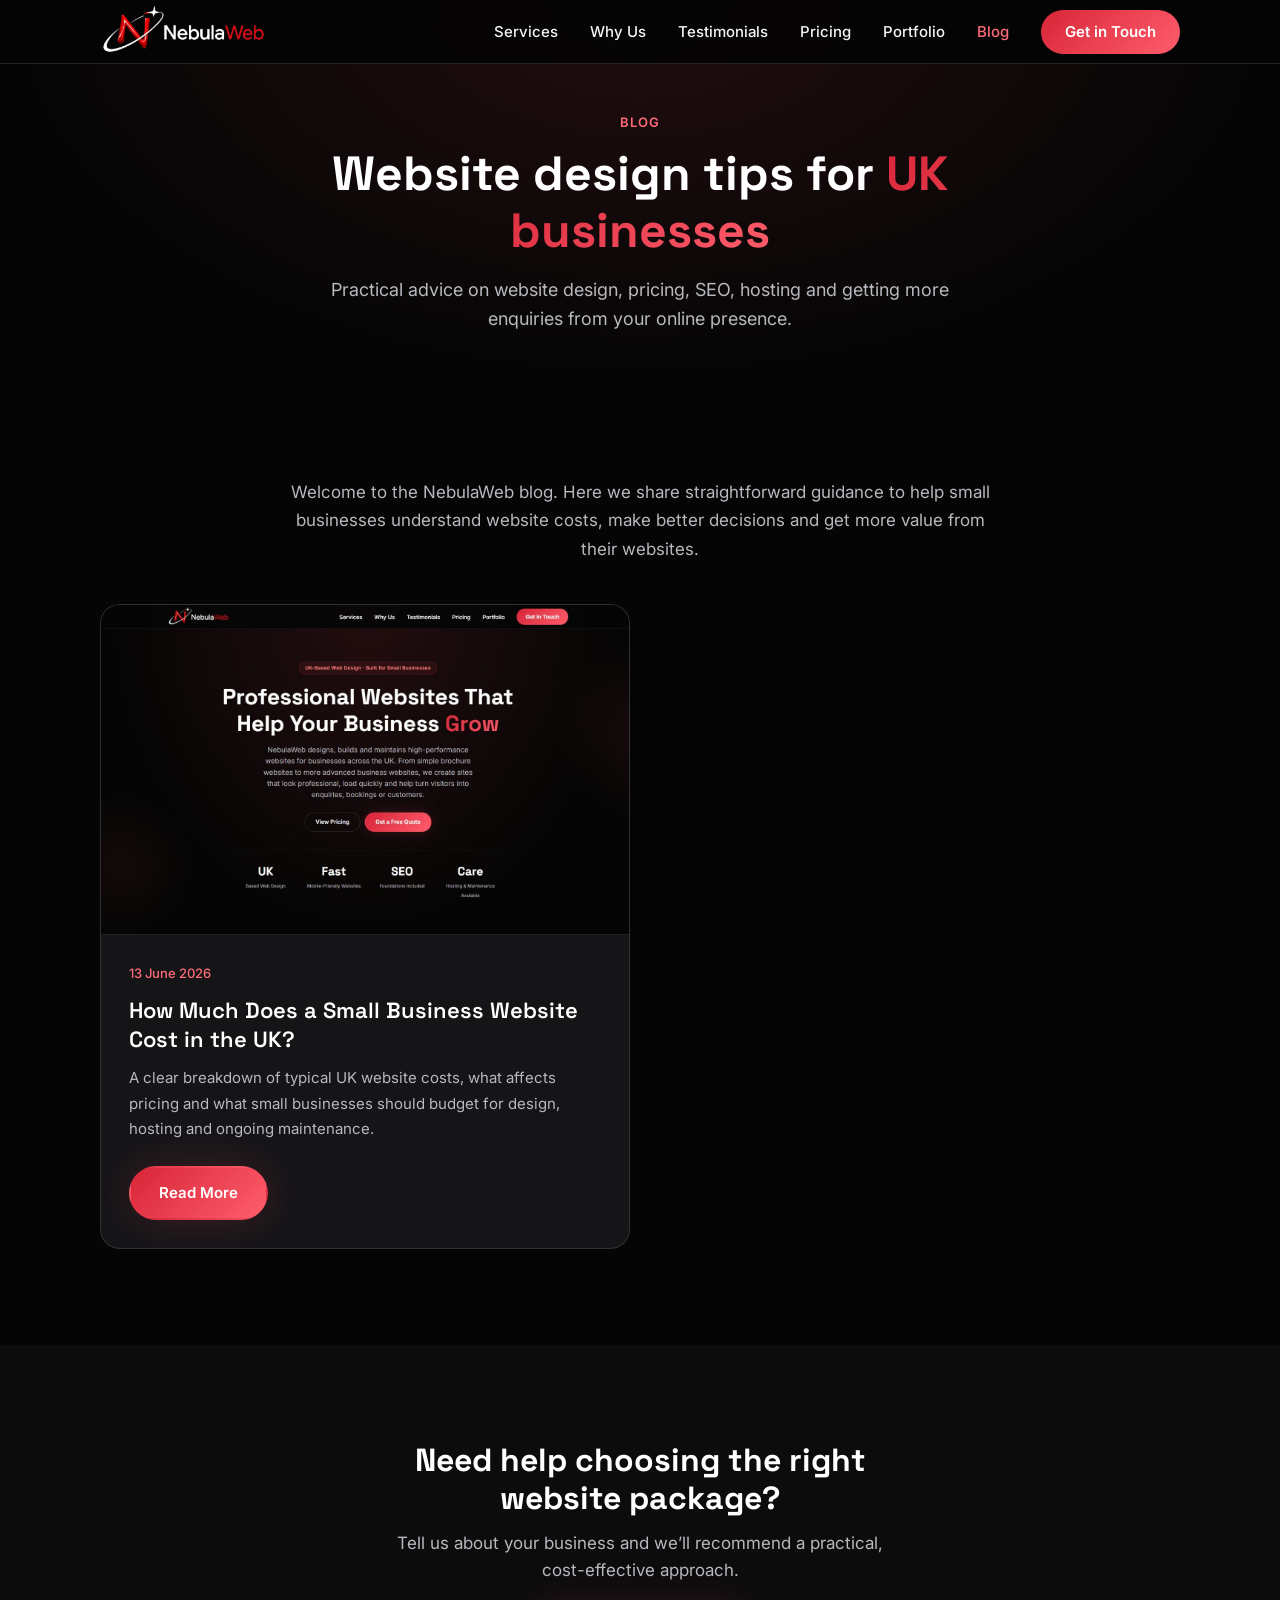
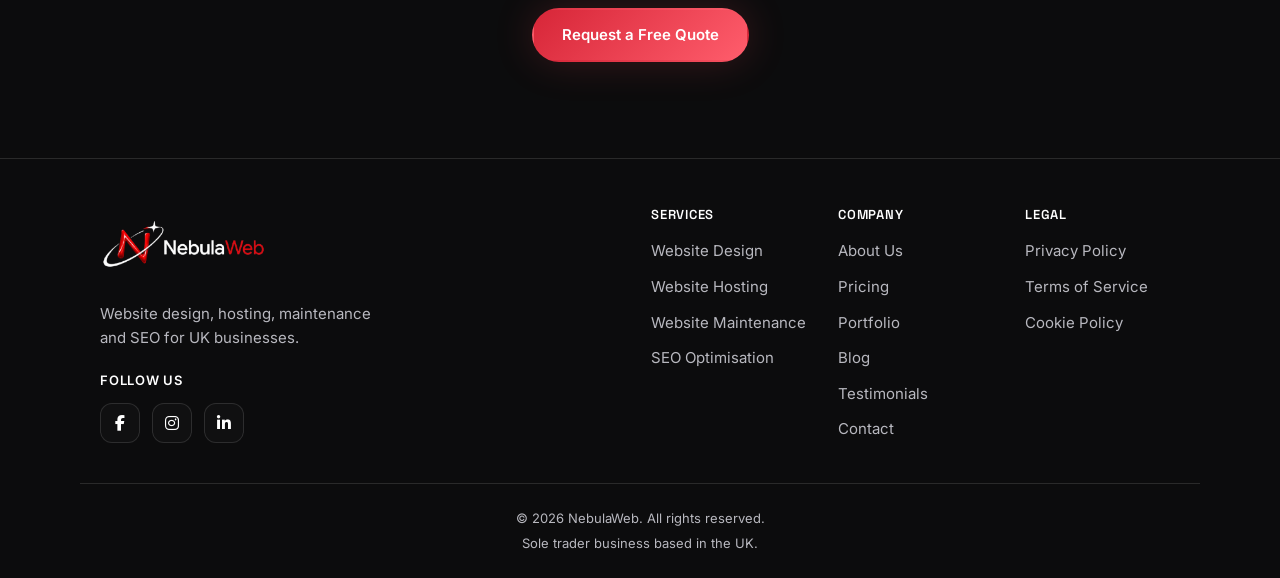
==== blog.html @ 162fa316 "Add Blog Page" ====
<!DOCTYPE html>
<html lang="en-GB">
<head>
  <meta charset="UTF-8">
  <meta name="viewport" content="width=device-width, initial-scale=1.0">
  <meta name="description" content="Read practical website design advice from NebulaWeb. Tips on pricing, SEO, hosting and getting more from your small business website in the UK.">
  <title>Blog | NebulaWeb Website Design Tips &amp; News</title>
  <link rel="canonical" href="https://nebulaweb.co.uk/blog.html">
  <meta property="og:type" content="website">
  <meta property="og:site_name" content="NebulaWeb">
  <meta property="og:title" content="Blog | NebulaWeb Website Design Tips &amp; News">
  <meta property="og:description" content="Read practical website design advice from NebulaWeb. Tips on pricing, SEO, hosting and getting more from your small business website in the UK.">
  <meta property="og:url" content="https://nebulaweb.co.uk/blog.html">
  <meta property="og:image" content="https://nebulaweb.co.uk/images/favicon-512x512.png">
  <meta property="og:locale" content="en_GB">
  <meta name="twitter:card" content="summary">
  <meta name="twitter:title" content="Blog | NebulaWeb Website Design Tips &amp; News">
  <meta name="twitter:description" content="Read practical website design advice from NebulaWeb. Tips on pricing, SEO, hosting and getting more from your small business website in the UK.">
  <meta name="twitter:image" content="https://nebulaweb.co.uk/images/favicon-512x512.png">
  <link rel="icon" type="image/png" sizes="32x32" href="images/favicon-32x32.png">
  <link rel="icon" type="image/png" sizes="16x16" href="images/favicon-16x16.png">
  <link rel="icon" type="image/png" sizes="512x512" href="images/favicon-512x512.png">
  <link rel="icon" type="image/png" href="images/favicon.png">
  <link rel="preconnect" href="https://fonts.googleapis.com">
  <link rel="preconnect" href="https://fonts.gstatic.com" crossorigin>
  <link href="https://fonts.googleapis.com/css2?family=Inter:wght@400;500;600;700&family=Space+Grotesk:wght@500;600;700&display=swap" rel="stylesheet">
  <link rel="stylesheet" href="style.css">
  <link rel="stylesheet" href="https://cdnjs.cloudflare.com/ajax/libs/font-awesome/6.7.2/css/all.min.css" crossorigin="anonymous" referrerpolicy="no-referrer">

  <!-- Google tag (gtag.js) -->
  <script async src="https://www.googletagmanager.com/gtag/js?id=G-Z7PY0EXVFC"></script>
  <script>
    window.dataLayer = window.dataLayer || [];
    function gtag(){dataLayer.push(arguments);}
    gtag('js', new Date());

    gtag('config', 'G-Z7PY0EXVFC');
  </script>
  <meta name="google-site-verification" content="tG1JjbxoIbm_YB-1inh_eYr94Ke8U_bTeLJ-6Kw5o_8" />
</head>
<body>

  <!-- Navigation -->
  <header class="header" id="header">
    <nav class="nav container" aria-label="Main navigation">
      <a href="index.html" class="nav__logo">
        <img src="images/logo.png" alt="NebulaWeb" class="nav__logo-img" height="40">
      </a>

      <button class="nav__toggle" id="nav-toggle" aria-label="Open menu" aria-expanded="false" aria-controls="nav-menu">
        <span class="nav__toggle-bar"></span>
        <span class="nav__toggle-bar"></span>
        <span class="nav__toggle-bar"></span>
      </button>

      <ul class="nav__menu" id="nav-menu">
        <li><a href="index.html#services" class="nav__link">Services</a></li>
        <li><a href="index.html#why-us" class="nav__link">Why Us</a></li>
        <li><a href="index.html#testimonials" class="nav__link">Testimonials</a></li>
        <li><a href="pricing.html" class="nav__link">Pricing</a></li>
        <li><a href="portfolio.html" class="nav__link">Portfolio</a></li>
        <li><a href="blog.html" class="nav__link nav__link--active">Blog</a></li>
        <li><a href="index.html#contact" class="nav__link nav__link--cta">Get in Touch</a></li>
      </ul>
    </nav>
  </header>

  <main>

    <section class="page-hero" id="blog-hero">
      <div class="page-hero__bg" aria-hidden="true"></div>
      <div class="container page-hero__content">
        <p class="section__eyebrow">Blog</p>
        <h1 class="page-hero__title">Website design tips for <span class="text-gradient">UK businesses</span></h1>
        <p class="page-hero__subtitle">Practical advice on website design, pricing, SEO, hosting and getting more enquiries from your online presence.</p>
      </div>
    </section>

    <section class="section blog-section" id="articles">
      <div class="container">
        <div class="blog-intro">
          <p>Welcome to the NebulaWeb blog. Here we share straightforward guidance to help small businesses understand website costs, make better decisions and get more value from their websites.</p>
        </div>

        <div class="blog-grid">

          <article class="blog-card">
            <div class="blog-card__image">
              <a href="blog/how-much-does-a-small-business-website-cost-in-the-uk.html">
                <img
                  src="images/assets/portfolio/nebulaweb-homepage.jpg"
                  alt="Small business website design example on a laptop screen"
                  width="1424"
                  height="4998"
                  loading="lazy"
                  decoding="async"
                >
              </a>
            </div>
            <div class="blog-card__body">
              <time class="blog-card__date" datetime="2026-06-13">13 June 2026</time>
              <h2 class="blog-card__title">
                <a href="blog/how-much-does-a-small-business-website-cost-in-the-uk.html">How Much Does a Small Business Website Cost in the UK?</a>
              </h2>
              <p class="blog-card__excerpt">A clear breakdown of typical UK website costs, what affects pricing and what small businesses should budget for design, hosting and ongoing maintenance.</p>
              <a href="blog/how-much-does-a-small-business-website-cost-in-the-uk.html" class="btn btn--primary">Read More</a>
            </div>
          </article>

        </div>
      </div>
    </section>

    <section class="section pricing-cta" id="blog-cta">
      <div class="container pricing-cta__inner">
        <h2 class="pricing-cta__title">Need help choosing the right website package?</h2>
        <p class="pricing-cta__text">Tell us about your business and we&rsquo;ll recommend a practical, cost-effective approach.</p>
        <a href="index.html#contact" class="btn btn--primary">Request a Free Quote</a>
      </div>
    </section>

  </main>

  <!-- Footer -->
  <footer class="footer">
    <div class="container footer__inner">
      <div class="footer__brand">
        <a href="index.html" class="footer__logo">
          <img src="images/logo.png" alt="NebulaWeb" class="footer__logo-img">
        </a>
        <p class="footer__tagline">Website design, hosting, maintenance and SEO for UK businesses.</p>

        <div class="social-links social-links--footer">
          <p class="social-links__label">Follow Us</p>
          <ul class="social-links__list">
            <li>
              <a href="https://www.facebook.com/NebulaWeb" class="social-links__link" target="_blank" rel="noopener noreferrer" aria-label="Follow NebulaWeb on Facebook">
                <i class="fa-brands fa-facebook-f" aria-hidden="true"></i>
              </a>
            </li>
            <li>
              <a href="https://www.instagram.com/nebulawebuk/" class="social-links__link" target="_blank" rel="noopener noreferrer" aria-label="Follow NebulaWeb on Instagram">
                <i class="fa-brands fa-instagram" aria-hidden="true"></i>
              </a>
            </li>
            <li>
              <a href="https://www.linkedin.com/company/nebulawebuk/" class="social-links__link" target="_blank" rel="noopener noreferrer" aria-label="Follow NebulaWeb on LinkedIn">
                <i class="fa-brands fa-linkedin-in" aria-hidden="true"></i>
              </a>
            </li>
          </ul>
        </div>
      </div>

      <nav class="footer__nav" aria-label="Footer navigation">
        <div class="footer__col">
          <h3>Services</h3>
          <ul>
            <li><a href="index.html#services">Website Design</a></li>
            <li><a href="index.html#services">Website Hosting</a></li>
            <li><a href="index.html#services">Website Maintenance</a></li>
            <li><a href="index.html#services">SEO Optimisation</a></li>
          </ul>
        </div>
        <div class="footer__col">
          <h3>Company</h3>
          <ul>
            <li><a href="index.html#why-us">About Us</a></li>
            <li><a href="pricing.html">Pricing</a></li>
            <li><a href="portfolio.html">Portfolio</a></li>
            <li><a href="blog.html">Blog</a></li>
            <li><a href="index.html#testimonials">Testimonials</a></li>
            <li><a href="index.html#contact">Contact</a></li>
          </ul>
        </div>
        <div class="footer__col">
          <h3>Legal</h3>
          <ul>
            <li><a href="privacy-policy.html">Privacy Policy</a></li>
            <li><a href="terms-of-service.html">Terms of Service</a></li>
            <li><a href="cookie-policy.html">Cookie Policy</a></li>
          </ul>
        </div>
      </nav>
    </div>

    <div class="footer__bottom container">
      <p>&copy; 2026 NebulaWeb. All rights reserved.</p>
      <p>Sole trader business based in the UK.</p>
    </div>
  </footer>

  <script src="script.js"></script>
</body>
</html>
---- style.css ----
/* ============================================
   NebulaWeb — Mobile-First Stylesheet
   ============================================ */

/* --- Custom Properties --- */
:root {
  --color-bg:        #050505;
  --color-bg-alt:    #0c0c0d;
  --color-surface:   #151518;
  --color-surface-2: #1d1d22;
  --color-border:    rgba(255, 255, 255, 0.12);

  --color-text:      #f5f5f7;
  --color-text-muted:#b8b8bf;
  --color-heading:   #ffffff;

  --color-primary:   #d72638;
  --color-primary-l: #ff6b79;
  --color-accent:    #ff4d5a;
  --color-accent-l:  #ff8a8a;

  --gradient-brand:  linear-gradient(135deg, #d72638 0%, #ff5d6c 100%);
  --gradient-glow:   radial-gradient(ellipse at 50% 0%, rgba(255, 77, 90, 0.12) 0%, transparent 70%);

  --font-body:   'Inter', system-ui, -apple-system, sans-serif;
  --font-display:'Space Grotesk', system-ui, sans-serif;

  --radius-sm:  6px;
  --radius-md:  12px;
  --radius-lg:  20px;
  --radius-full:9999px;

  --shadow-sm:  0 1px 3px rgba(0, 0, 0, 0.35);
  --shadow-md:  0 4px 24px rgba(0, 0, 0, 0.45);
  --shadow-lg:  0 8px 40px rgba(0, 0, 0, 0.55);
  --shadow-glow:0 0 40px rgba(255, 77, 90, 0.18);

  --header-h:   64px;
  --transition: 0.25s ease;
  --container:  1120px;
}

/* --- Reset & Base --- */
*,
*::before,
*::after {
  box-sizing: border-box;
  margin: 0;
  padding: 0;
}

html {
  scroll-behavior: smooth;
  scroll-padding-top: var(--header-h);
}

body {
  font-family: var(--font-body);
  font-size: 1rem;
  line-height: 1.6;
  color: var(--color-text);
  background-color: var(--color-bg);
  -webkit-font-smoothing: antialiased;
  overflow-x: hidden;
}

img, svg {
  display: block;
  max-width: 100%;
}

a {
  color: var(--color-accent-l);
  text-decoration: none;
  transition: color var(--transition);
}

a:hover {
  color: var(--color-accent);
}

ul {
  list-style: none;
}

h1, h2, h3 {
  font-family: var(--font-display);
  color: var(--color-heading);
  line-height: 1.2;
}

/* --- Utilities --- */
.container {
  width: 100%;
  max-width: var(--container);
  margin-inline: auto;
  padding-inline: 1.25rem;
}

.text-gradient {
  background: var(--gradient-brand);
  -webkit-background-clip: text;
  -webkit-text-fill-color: transparent;
  background-clip: text;
}

.section {
  padding-block: 4.5rem;
}

.section__header {
  text-align: center;
  max-width: 600px;
  margin-inline: auto;
  margin-bottom: 2.5rem;
}

.section__eyebrow {
  font-size: 0.8125rem;
  font-weight: 600;
  letter-spacing: 0.08em;
  text-transform: uppercase;
  color: var(--color-primary-l);
  margin-bottom: 0.75rem;
}

.section__title {
  font-size: clamp(1.75rem, 5vw, 2.5rem);
  font-weight: 700;
  margin-bottom: 0.75rem;
}

.section__desc {
  color: var(--color-text-muted);
  font-size: 1.0625rem;
}

/* --- Buttons --- */
.btn {
  display: inline-flex;
  align-items: center;
  justify-content: center;
  gap: 0.5rem;
  padding: 0.8125rem 1.75rem;
  font-family: var(--font-body);
  font-size: 0.9375rem;
  font-weight: 600;
  border-radius: var(--radius-full);
  border: 2px solid transparent;
  cursor: pointer;
  transition: background var(--transition), color var(--transition),
              border-color var(--transition), transform var(--transition),
              box-shadow var(--transition);
  text-decoration: none;
  white-space: nowrap;
}

.btn--primary {
  background: var(--gradient-brand);
  color: #fff;
  box-shadow: var(--shadow-glow);
}

.btn--primary:hover {
  color: #fff;
  transform: translateY(-2px);
  box-shadow: 0 0 60px rgba(255, 77, 90, 0.28);
}

.btn--ghost {
  background: transparent;
  color: var(--color-text);
  border-color: var(--color-border);
}

.btn--ghost:hover {
  color: var(--color-heading);
  border-color: rgba(255, 255, 255, 0.2);
  background: rgba(255, 255, 255, 0.04);
}

.btn--full {
  width: 100%;
}

.btn--disabled,
.btn:disabled {
  opacity: 0.55;
  cursor: not-allowed;
  pointer-events: none;
  transform: none;
  box-shadow: none;
}

.questionnaire-section .btn--disabled {
  margin-top: 0.5rem;
}

/* --- Header / Nav --- */
.header {
  position: fixed;
  top: 0;
  left: 0;
  right: 0;
  z-index: 1000;
  height: var(--header-h);
  background: rgba(5, 5, 5, 0.92);
  backdrop-filter: blur(12px);
  -webkit-backdrop-filter: blur(12px);
  border-bottom: 1px solid var(--color-border);
  transition: background var(--transition), box-shadow var(--transition);
}

.header--scrolled,
.header--menu-open {
  background: rgba(5, 5, 5, 0.98);
  box-shadow: var(--shadow-md);
}

.nav {
  display: flex;
  align-items: center;
  justify-content: space-between;
  height: 100%;
}

.nav__logo {
  display: flex;
  align-items: center;
  gap: 0.5rem;
  font-family: var(--font-display);
  font-size: 1.25rem;
  font-weight: 700;
  color: var(--color-heading);
  text-decoration: none;
}

.nav__logo:hover {
  color: var(--color-heading);
}

.nav__logo-icon {
  color: var(--color-primary-l);
  font-size: 1.1rem;
}

.nav__logo-img {
  display: block;
  height: 80px;
  width: auto;
}

@media (max-width: 768px) {
  .nav__logo-img {
    height: 70px;
  }
}

.nav__toggle {
  display: flex;
  flex-direction: column;
  justify-content: center;
  gap: 5px;
  width: 40px;
  height: 40px;
  background: none;
  border: none;
  cursor: pointer;
  padding: 6px;
  z-index: 1001;
}

.nav__toggle-bar {
  display: block;
  width: 100%;
  height: 2px;
  background: var(--color-heading);
  border-radius: 2px;
  transition: transform var(--transition), opacity var(--transition);
}

.nav__toggle[aria-expanded="true"] .nav__toggle-bar:nth-child(1) {
  transform: translateY(7px) rotate(45deg);
}

.nav__toggle[aria-expanded="true"] .nav__toggle-bar:nth-child(2) {
  opacity: 0;
}

.nav__toggle[aria-expanded="true"] .nav__toggle-bar:nth-child(3) {
  transform: translateY(-7px) rotate(-45deg);
}

.nav__menu {
  position: fixed;
  top: var(--header-h);
  left: 0;
  right: 0;
  z-index: 999;
  display: flex;
  flex-direction: column;
  align-items: stretch;
  gap: 0;
  margin: 0;
  padding: 0;
  max-height: 0;
  opacity: 0;
  visibility: hidden;
  overflow: hidden;
  background: var(--color-bg-alt);
  border-bottom: 1px solid transparent;
  box-shadow: none;
  transition: max-height 0.35s ease, opacity 0.25s ease, visibility 0.35s ease, border-color 0.25s ease, box-shadow 0.25s ease;
}

.nav__menu--open {
  max-height: calc(100vh - var(--header-h));
  opacity: 1;
  visibility: visible;
  border-bottom-color: var(--color-border);
  box-shadow: var(--shadow-md);
}

.nav__menu li {
  width: 100%;
  border-bottom: 1px solid var(--color-border);
}

.nav__menu li:last-child {
  border-bottom: none;
  padding: 0.75rem 1.25rem 1rem;
}

.nav__link {
  display: block;
  width: 100%;
  padding: 0.875rem 1.25rem;
  font-size: 1rem;
  font-weight: 500;
  color: var(--color-text);
  text-decoration: none;
  transition: color var(--transition), background var(--transition);
}

.nav__link:hover {
  color: var(--color-heading);
  background: rgba(255, 255, 255, 0.04);
}

.nav__link--active {
  color: var(--color-primary-l);
}

.nav__link--cta {
  display: block;
  width: 100%;
  padding: 0.75rem 1.5rem;
  text-align: center;
  background: var(--gradient-brand);
  color: #fff !important;
  border-radius: var(--radius-full);
  font-weight: 600;
}

.nav__link--cta:hover {
  color: #fff !important;
  background: var(--gradient-brand);
  box-shadow: var(--shadow-glow);
}

/* --- Hero --- */
.hero {
  position: relative;
  min-height: 100svh;
  display: flex;
  align-items: center;
  padding-block: calc(var(--header-h) + 3rem) 4rem;
  overflow: hidden;
}

.hero__bg {
  position: absolute;
  inset: 0;
  background: var(--gradient-glow);
  pointer-events: none;
}

.hero__bg::before {
  content: '';
  position: absolute;
  top: 10%;
  right: -20%;
  width: 500px;
  height: 500px;
  border-radius: 50%;
  background: radial-gradient(circle, rgba(255, 77, 90, 0.08) 0%, transparent 70%);
}

.hero__bg::after {
  content: '';
  position: absolute;
  bottom: 0;
  left: -10%;
  width: 400px;
  height: 400px;
  border-radius: 50%;
  background: radial-gradient(circle, rgba(255, 77, 90, 0.06) 0%, transparent 70%);
}

.hero__content {
  position: relative;
  z-index: 1;
  text-align: center;
}

.hero__badge {
  display: inline-block;
  font-size: 0.8125rem;
  font-weight: 600;
  letter-spacing: 0.04em;
  color: var(--color-accent-l);
  background: rgba(255, 77, 90, 0.08);
  border: 1px solid rgba(255, 77, 90, 0.22);
  padding: 0.375rem 1rem;
  border-radius: var(--radius-full);
  margin-bottom: 1.5rem;
}

.hero__title {
  font-size: clamp(2.25rem, 7vw, 3.75rem);
  font-weight: 700;
  max-width: 800px;
  margin-inline: auto;
  margin-bottom: 1.25rem;
}

.hero__subtitle {
  font-size: clamp(1rem, 2.5vw, 1.1875rem);
  color: var(--color-text-muted);
  max-width: 580px;
  margin-inline: auto;
  margin-bottom: 2rem;
}

.hero__actions {
  display: flex;
  flex-direction: column;
  align-items: center;
  gap: 0.75rem;
  margin-bottom: 3rem;
}

.hero__stats {
  display: grid;
  grid-template-columns: repeat(2, 1fr);
  gap: 1rem;
  max-width: 560px;
  margin-inline: auto;
  padding-top: 2rem;
  border-top: 1px solid var(--color-border);
}

.hero__stat-value {
  display: block;
  font-family: var(--font-display);
  font-size: clamp(1.5rem, 4vw, 2rem);
  font-weight: 700;
  color: var(--color-heading);
}

.hero__stat-label {
  font-size: 0.75rem;
  color: var(--color-text-muted);
}

/* --- Services --- */
.services {
  background: var(--color-bg-alt);
}

.services__grid {
  display: grid;
  gap: 1.25rem;
}

.service-card {
  background: var(--color-surface);
  border: 1px solid var(--color-border);
  border-radius: var(--radius-lg);
  padding: 1.75rem;
  transition: transform var(--transition), border-color var(--transition),
              box-shadow var(--transition);
}

.service-card:hover {
  transform: translateY(-4px);
  border-color: rgba(255, 77, 90, 0.28);
  box-shadow: var(--shadow-glow);
}

.service-card__icon {
  width: 48px;
  height: 48px;
  display: flex;
  align-items: center;
  justify-content: center;
  background: rgba(255, 77, 90, 0.09);
  border-radius: var(--radius-md);
  color: var(--color-primary-l);
  margin-bottom: 1.25rem;
}

.service-card__icon svg {
  width: 24px;
  height: 24px;
}

.service-card__title {
  font-size: 1.25rem;
  font-weight: 600;
  margin-bottom: 0.5rem;
}

.service-card__text {
  color: var(--color-text-muted);
  font-size: 0.9375rem;
}

/* --- Why Us --- */
.why-us {
  background: var(--color-bg);
}

.why-us__inner {
  display: flex;
  flex-direction: column;
  gap: 3rem;
}

.why-us__list {
  display: flex;
  flex-direction: column;
  gap: 1.25rem;
  margin-top: 2rem;
}

.why-us__item {
  display: flex;
  gap: 1rem;
  align-items: flex-start;
}

.why-us__check {
  flex-shrink: 0;
  width: 28px;
  height: 28px;
  display: flex;
  align-items: center;
  justify-content: center;
  background: rgba(255, 77, 90, 0.11);
  color: var(--color-accent);
  border-radius: var(--radius-sm);
  font-size: 0.875rem;
  font-weight: 700;
  margin-top: 2px;
}

.why-us__item strong {
  display: block;
  color: var(--color-heading);
  font-size: 1rem;
  margin-bottom: 0.25rem;
}

.why-us__item p {
  color: var(--color-text-muted);
  font-size: 0.9375rem;
}

.why-us__visual {
  display: flex;
  flex-direction: column;
  gap: 1rem;
  width: 100%;
}

.why-us__card {
  background: var(--color-surface);
  border: 1px solid var(--color-border);
  border-radius: var(--radius-lg);
  padding: 1.25rem 1.5rem;
  box-shadow: var(--shadow-md);
  width: 100%;
}

.why-us__card--2 {
  background: var(--color-surface-2);
}

.why-us__card-label {
  display: block;
  font-size: 0.75rem;
  color: var(--color-text-muted);
  text-transform: uppercase;
  letter-spacing: 0.06em;
  margin-bottom: 0.375rem;
}

.why-us__card-value {
  font-family: var(--font-display);
  font-size: 2rem;
  font-weight: 700;
  color: var(--color-heading);
}

.why-us__card-value span {
  font-size: 1rem;
  color: var(--color-text-muted);
  font-weight: 500;
}

/* --- Testimonials --- */
.testimonials {
  background: var(--color-bg-alt);
}

.testimonials__grid {
  display: grid;
  gap: 1.25rem;
}

.testimonial-card {
  background: var(--color-surface);
  border: 1px solid var(--color-border);
  border-radius: var(--radius-lg);
  padding: 1.75rem;
  display: flex;
  flex-direction: column;
  gap: 1rem;
}

.testimonial-card__stars {
  color: #ff6b79;
  font-size: 0.9375rem;
  letter-spacing: 2px;
}

.testimonial-card__text {
  color: var(--color-text);
  font-size: 0.9375rem;
  font-style: italic;
  flex: 1;
  line-height: 1.7;
}

.testimonial-card__author {
  display: flex;
  align-items: center;
  gap: 0.875rem;
  margin-top: auto;
}

.testimonial-card__avatar {
  width: 44px;
  height: 44px;
  border-radius: 50%;
  background: var(--gradient-brand);
  display: flex;
  align-items: center;
  justify-content: center;
  font-size: 0.8125rem;
  font-weight: 700;
  color: #fff;
  flex-shrink: 0;
}

.testimonial-card__name {
  display: block;
  font-style: normal;
  font-weight: 600;
  color: var(--color-heading);
  font-size: 0.9375rem;
}

.testimonial-card__role {
  font-size: 0.8125rem;
  color: var(--color-text-muted);
}

/* --- Contact --- */
.contact {
  background: var(--color-bg);
}

.contact__inner {
  display: flex;
  flex-direction: column;
  gap: 2.5rem;
}

.contact__details {
  display: flex;
  flex-direction: column;
  gap: 1rem;
  margin-top: 1.5rem;
}

.contact__details li {
  display: flex;
  align-items: center;
  gap: 0.75rem;
  color: var(--color-text-muted);
  font-size: 0.9375rem;
}

.contact__details svg {
  width: 20px;
  height: 20px;
  flex-shrink: 0;
  color: var(--color-primary-l);
}

.contact__details a {
  color: var(--color-text-muted);
}

.contact__details a:hover {
  color: var(--color-accent-l);
}

.social-links {
  margin-top: 1.25rem;
}

.social-links__label {
  font-size: 0.8125rem;
  font-weight: 600;
  text-transform: uppercase;
  letter-spacing: 0.06em;
  color: var(--color-heading);
  margin-bottom: 0.75rem;
}

.social-links__list {
  display: flex;
  align-items: center;
  gap: 0.75rem;
}

.social-links__link {
  display: inline-flex;
  align-items: center;
  justify-content: center;
  width: 40px;
  height: 40px;
  border: 1px solid var(--color-border);
  border-radius: var(--radius-md);
  color: var(--color-heading);
  background: rgba(255, 255, 255, 0.02);
  text-decoration: none;
  transition: color var(--transition), border-color var(--transition),
              background-color var(--transition);
}

.social-links__link:hover {
  color: var(--color-primary);
  border-color: rgba(255, 77, 90, 0.35);
  background: rgba(255, 77, 90, 0.08);
}

.social-links__link i {
  font-size: 1rem;
  line-height: 1;
}

.social-links--contact {
  margin-top: 1.5rem;
}

.contact__form {
  background: var(--color-surface);
  border: 1px solid var(--color-border);
  border-radius: var(--radius-lg);
  padding: 1.75rem;
}

.form-group {
  margin-bottom: 1.25rem;
}

.form-group label {
  display: block;
  font-size: 0.875rem;
  font-weight: 500;
  color: var(--color-heading);
  margin-bottom: 0.5rem;
}

.form-group__optional {
  font-weight: 400;
  color: var(--color-text-muted);
}

.form-group input,
.form-group select,
.form-group textarea {
  width: 100%;
  padding: 0.75rem 1rem;
  font-family: var(--font-body);
  font-size: 0.9375rem;
  color: var(--color-text);
  background: var(--color-bg);
  border: 1px solid var(--color-border);
  border-radius: var(--radius-md);
  transition: border-color var(--transition), box-shadow var(--transition);
  outline: none;
}

.form-group input::placeholder,
.form-group textarea::placeholder {
  color: var(--color-text-muted);
  opacity: 0.6;
}

.form-group input:focus,
.form-group select:focus,
.form-group textarea:focus {
  border-color: var(--color-primary);
  box-shadow: 0 0 0 3px rgba(255, 77, 90, 0.18);
}

.form-group select {
  appearance: none;
  background-image: url("data:image/svg+xml,%3Csvg xmlns='http://www.w3.org/2000/svg' width='12' height='12' viewBox='0 0 12 12'%3E%3Cpath fill='%2394a3b8' d='M6 8L1 3h10z'/%3E%3C/svg%3E");
  background-repeat: no-repeat;
  background-position: right 1rem center;
  padding-right: 2.5rem;
  cursor: pointer;
}

.form-group textarea {
  resize: vertical;
  min-height: 120px;
}

.form-feedback {
  margin-top: 0.75rem;
  font-size: 0.875rem;
  text-align: center;
  min-height: 1.25rem;
}

.form-feedback--success {
  color: #34d399;
}

.form-feedback--error {
  color: #f87171;
}

.form-follow-up-note {
  font-size: 0.8125rem;
  color: var(--color-text-muted);
  line-height: 1.5;
  margin-bottom: 1rem;
  text-align: center;
}

/* --- Thank You Follow-up --- */
.thank-you-follow-up {
  background: var(--color-bg-alt);
  padding-top: 0;
}

.thank-you-card {
  max-width: 640px;
  margin-inline: auto;
  text-align: center;
  background: var(--color-surface);
  border: 1px solid var(--color-border);
  border-radius: var(--radius-lg);
  padding: 2rem 1.75rem;
  box-shadow: var(--shadow-md);
}

.thank-you-card__title {
  font-family: var(--font-display);
  font-size: clamp(1.375rem, 4vw, 1.75rem);
  font-weight: 700;
  color: var(--color-heading);
  margin-bottom: 0.75rem;
}

.thank-you-card__text {
  font-size: 0.9375rem;
  color: var(--color-text-muted);
  line-height: 1.7;
  margin-bottom: 1.5rem;
}

.thank-you-card__actions {
  display: flex;
  flex-direction: column;
  align-items: center;
  gap: 0.75rem;
}

@media (min-width: 640px) {
  .thank-you-card__actions {
    flex-direction: row;
    justify-content: center;
  }
}

/* --- Footer --- */
.footer {
  background: var(--color-bg-alt);
  border-top: 1px solid var(--color-border);
  padding-top: 3rem;
}

.footer__inner {
  display: flex;
  flex-direction: column;
  gap: 2.5rem;
  padding-bottom: 2.5rem;
}

.footer__logo {
  display: inline-block;
}
  .footer__logo img {
    display: block;
    height: 80px;
    width: auto;
}

.footer__logo:hover {
  color: var(--color-heading);
}

.footer__tagline {
  color: var(--color-text-muted);
  font-size: 0.9375rem;
  margin-top: 0.5rem;
  max-width: 280px;
}

.footer__nav {
  display: grid;
  grid-template-columns: repeat(2, 1fr);
  gap: 2rem;
}

.footer__col h3 {
  font-size: 0.8125rem;
  font-weight: 600;
  text-transform: uppercase;
  letter-spacing: 0.06em;
  color: var(--color-heading);
  margin-bottom: 1rem;
}

.footer__col ul {
  display: flex;
  flex-direction: column;
  gap: 0.625rem;
}

.footer__col a {
  color: var(--color-text-muted);
  font-size: 0.9375rem;
  text-decoration: none;
  transition: color var(--transition);
}

.footer__col a:hover {
  color: var(--color-heading);
}

.footer__bottom {
  border-top: 1px solid var(--color-border);
  padding-block: 1.5rem;
}

.footer__bottom p {
  font-size: 0.8125rem;
  color: var(--color-text-muted);
  text-align: center;
}

.footer__bottom p + p {
  margin-top: 0.25rem;
}

/* --- Scroll Reveal --- */
.reveal {
  opacity: 0;
  transform: translateY(24px);
  transition: opacity 0.6s ease, transform 0.6s ease;
}

.reveal--visible {
  opacity: 1;
  transform: translateY(0);
}

/* --- Page Hero (inner pages) --- */
.page-hero {
  position: relative;
  padding-block: calc(var(--header-h) + 3rem) 3rem;
  overflow: hidden;
}

.page-hero__bg {
  position: absolute;
  inset: 0;
  background: var(--gradient-glow);
  pointer-events: none;
}

.page-hero__content {
  position: relative;
  z-index: 1;
  text-align: center;
  max-width: 720px;
  margin-inline: auto;
}

.page-hero__title {
  font-size: clamp(2rem, 6vw, 3rem);
  font-weight: 700;
  margin-bottom: 1rem;
}

.page-hero__subtitle {
  font-size: clamp(1rem, 2.5vw, 1.125rem);
  color: var(--color-text-muted);
}

.page-hero__content .btn {
  margin-top: 1.5rem;
}

/* --- Legal Pages --- */
.legal-content__inner {
  max-width: 800px;
  margin-inline: auto;
}

.legal-content__meta {
  font-size: 0.9375rem;
  color: var(--color-text-muted);
  margin-bottom: 1.5rem;
}

.legal-content h2 {
  font-size: clamp(1.25rem, 3vw, 1.5rem);
  font-weight: 600;
  margin-top: 2.5rem;
  margin-bottom: 0.75rem;
}

.legal-content p {
  color: var(--color-text-muted);
  margin-bottom: 1rem;
  line-height: 1.7;
}

.legal-content ul {
  list-style: disc;
  padding-left: 1.5rem;
  margin-bottom: 1.25rem;
  color: var(--color-text-muted);
}

.legal-content li {
  margin-bottom: 0.5rem;
  line-height: 1.6;
}

.legal-content li:last-child {
  margin-bottom: 0;
}

.legal-content a {
  color: var(--color-accent-l);
}

.legal-content a:hover {
  color: var(--color-accent);
}

.legal-content strong {
  display: block;
  color: var(--color-heading);
  font-family: var(--font-display);
  margin-top: 1.25rem;
  margin-bottom: 0.5rem;
}

.questionnaire-reassurance {
  font-size: 0.9375rem;
  color: var(--color-text-muted);
  max-width: 520px;
  margin-inline: auto;
  margin-top: 1rem;
  line-height: 1.6;
}

.questionnaire-complete-later {
  display: inline-flex;
  margin-top: 1rem;
}

.questionnaire-complete-later--bottom {
  display: flex;
  justify-content: center;
  margin-top: 1rem;
  font-size: 0.9375rem;
  font-weight: 500;
  color: var(--color-text-muted);
  text-decoration: none;
  transition: color var(--transition);
}

.questionnaire-complete-later--bottom:hover {
  color: var(--color-heading);
}

/* --- Pricing --- */
.pricing-section {
  background: var(--color-bg);
}

.pricing-section--alt {
  background: var(--color-bg-alt);
}

.pricing-note {
  max-width: 640px;
  margin-inline: auto;
}

.pricing-grid {
  display: grid;
  gap: 1.25rem;
  align-items: start;
  padding-top: 0.75rem;
}

.pricing-card {
  position: relative;
  display: flex;
  flex-direction: column;
  background: var(--color-surface);
  border: 1px solid var(--color-border);
  border-radius: var(--radius-lg);
  padding: 1.75rem;
  height: 100%;
}

.pricing-card--featured {
  border-color: rgba(255, 77, 90, 0.45);
  box-shadow: var(--shadow-glow);
}

.pricing-card--compact {
  max-width: 420px;
  margin-inline: auto;
  width: 100%;
}

.pricing-card__badge {
  position: absolute;
  top: -0.75rem;
  left: 50%;
  transform: translateX(-50%);
  font-size: 0.75rem;
  font-weight: 600;
  text-transform: uppercase;
  letter-spacing: 0.06em;
  color: #fff;
  background: var(--gradient-brand);
  padding: 0.375rem 1rem;
  border-radius: var(--radius-full);
  white-space: nowrap;
}

.pricing-card__optional {
  display: inline-block;
  font-size: 0.75rem;
  font-weight: 600;
  text-transform: uppercase;
  letter-spacing: 0.06em;
  color: var(--color-accent-l);
  background: rgba(255, 77, 90, 0.1);
  border: 1px solid rgba(255, 77, 90, 0.25);
  padding: 0.25rem 0.75rem;
  border-radius: var(--radius-full);
  margin-bottom: 0.75rem;
  align-self: flex-start;
}

.pricing-card__name {
  font-size: 1.25rem;
  font-weight: 600;
  margin-bottom: 0.5rem;
}

.pricing-card__price {
  font-family: var(--font-display);
  font-size: 2.5rem;
  font-weight: 700;
  color: var(--color-heading);
  line-height: 1;
  margin-bottom: 0.75rem;
}

.pricing-card__price--monthly {
  font-size: 2.25rem;
}

.pricing-card__currency {
  font-size: 1.25rem;
  font-weight: 600;
  vertical-align: super;
}

.pricing-card__period {
  font-size: 1rem;
  font-weight: 500;
  color: var(--color-text-muted);
}

.pricing-card__tagline {
  font-size: 0.9375rem;
  color: var(--color-text-muted);
  margin-bottom: 1.25rem;
}

.pricing-card__includes-label {
  font-size: 0.875rem;
  font-weight: 600;
  color: var(--color-heading);
  margin-bottom: 0.75rem;
  display: flex;
  align-items: center;
  gap: 0.75rem;
}

.pricing-card__features {
  display: flex;
  flex-direction: column;
  gap: 0.625rem;
  margin-bottom: 1.25rem;
  flex: 1;
  min-height: 280px;
}

.pricing-card__features li {
  display: flex;
  align-items: flex-start;
  gap: 0.625rem;
  font-size: 0.875rem;
  color: var(--color-text);
  line-height: 1.5;
}

.pricing-card__check {
  flex-shrink: 0;
  width: 20px;
  height: 20px;
  display: flex;
  align-items: center;
  justify-content: center;
  background: rgba(255, 77, 90, 0.12);
  color: var(--color-accent);
  border-radius: var(--radius-sm);
  font-size: 0.6875rem;
  font-weight: 700;
  margin-top: 1px;
}

.pricing-card__note {
  font-size: 0.8125rem;
  color: var(--color-text-muted);
  background: var(--color-bg);
  border: 1px solid var(--color-border);
  border-radius: var(--radius-md);
  padding: 0.75rem 1rem;
  margin-bottom: 1.25rem;
  line-height: 1.5;
}

.pricing-card__note strong {
  color: var(--color-text);
  font-weight: 600;
  white-space: nowrap;
}

.pricing-card .btn {
  margin-top: auto;
}

.pricing-hosting {
  max-width: 480px;
  margin-inline: auto;
}

/* --- Care Plans --- */
.care-grid {
  display: grid;
  gap: 1.25rem;
}

.care-card {
  display: flex;
  flex-direction: column;
  background: var(--color-surface);
  border: 1px solid var(--color-border);
  border-radius: var(--radius-lg);
  padding: 1.75rem;
  height: 100%;
}

.care-card__name {
  font-size: 1.125rem;
  font-weight: 600;
  margin-bottom: 0.5rem;
}

.care-card__price {
  font-family: var(--font-display);
  font-size: 2rem;
  font-weight: 700;
  color: var(--color-heading);
  line-height: 1;
  margin-bottom: 1.25rem;
}

.care-card .pricing-card__features {
  flex: 1;
}

.care-card .btn {
  margin-top: auto;
}

/* --- Bundle --- */
.bundle-card {
  display: flex;
  flex-direction: column;
  gap: 1.5rem;
  align-items: flex-start;
  background: var(--color-surface);
  border: 1px solid rgba(255, 77, 90, 0.35);
  border-radius: var(--radius-lg);
  padding: 2rem;
  box-shadow: var(--shadow-glow);
}

.bundle-card__title {
  font-size: clamp(1.5rem, 4vw, 2rem);
  font-weight: 700;
  margin-bottom: 0.5rem;
}

.bundle-card__desc {
  color: var(--color-text-muted);
  font-size: 0.9375rem;
  margin-bottom: 1.25rem;
}

.bundle-card__offer {
  display: flex;
  flex-direction: column;
  gap: 0.375rem;
  margin-bottom: 0.75rem;
}

.bundle-card__package {
  font-weight: 600;
  color: var(--color-heading);
  font-size: 1rem;
}

.bundle-card__price {
  font-family: var(--font-display);
  font-size: 1.75rem;
  font-weight: 700;
  color: var(--color-heading);
}

.bundle-card__price span {
  font-size: 1rem;
  font-weight: 500;
  color: var(--color-text-muted);
}

.bundle-card__saving {
  font-size: 0.875rem;
  color: var(--color-accent-l);
}

/* --- Add-Ons --- */
.addons-grid {
  display: grid;
  gap: 0.625rem;
}

.addon-item {
  display: flex;
  justify-content: space-between;
  align-items: center;
  gap: 1rem;
  background: var(--color-surface);
  border: 1px solid var(--color-border);
  border-radius: var(--radius-md);
  padding: 0.875rem 1.125rem;
}

.addon-item__name {
  font-size: 0.875rem;
  color: var(--color-text);
}

.addon-item__price {
  font-family: var(--font-display);
  font-size: 0.9375rem;
  font-weight: 600;
  color: var(--color-heading);
  white-space: nowrap;
}

/* --- Pricing CTA --- */
.pricing-cta {
  background: var(--color-bg-alt);
  padding-block: 4rem;
}

.pricing-cta__inner {
  text-align: center;
  max-width: 560px;
  margin-inline: auto;
}

.pricing-cta__title {
  font-size: clamp(1.5rem, 4vw, 2rem);
  font-weight: 700;
  margin-bottom: 0.75rem;
}

.pricing-cta__text {
  color: var(--color-text-muted);
  font-size: 1.0625rem;
  margin-bottom: 1.5rem;
}

/* --- Portfolio --- */
.portfolio-section {
  background: var(--color-bg);
}

.portfolio-grid {
  display: grid;
  gap: 1.25rem;
}

.portfolio-card {
  display: flex;
  flex-direction: column;
  background: var(--color-surface);
  border: 1px solid var(--color-border);
  border-radius: var(--radius-lg);
  overflow: hidden;
  height: 100%;
  transition: transform var(--transition), border-color var(--transition),
              box-shadow var(--transition);
}

.portfolio-card__body {
  display: flex;
  flex-direction: column;
  flex: 1;
  padding: 1.75rem;
}

.portfolio-project__image {
  position: relative;
  width: 100%;
  aspect-ratio: 16 / 10;
  background: var(--color-bg);
  border-bottom: 1px solid var(--color-border);
  overflow: hidden;
}

.portfolio-project__image img {
  width: 100%;
  height: 100%;
  object-fit: cover;
  object-position: top center;
  display: block;
  transition: transform 0.45s ease, filter 0.45s ease;
}

.portfolio-project__image::after {
  content: "";
  position: absolute;
  inset: 0;
  background: linear-gradient(
    180deg,
    transparent 55%,
    rgba(5, 5, 5, 0.35) 100%
  );
  opacity: 0;
  transition: opacity var(--transition);
  pointer-events: none;
}

.portfolio-card:hover .portfolio-project__image img {
  transform: scale(1.04);
  filter: brightness(1.05);
}

.portfolio-card:hover .portfolio-project__image::after {
  opacity: 1;
}

.portfolio-project__placeholder {
  display: flex;
  flex-direction: column;
  align-items: center;
  justify-content: center;
  gap: 0.875rem;
  width: 100%;
  height: 100%;
  padding: 1.5rem;
  text-align: center;
  background:
    radial-gradient(ellipse at 50% 0%, rgba(255, 77, 90, 0.08) 0%, transparent 65%),
    var(--color-bg-alt);
  box-shadow: inset 0 0 0 1px rgba(255, 255, 255, 0.04);
}

.portfolio-project__placeholder-icon {
  display: flex;
  align-items: center;
  justify-content: center;
  width: 56px;
  height: 56px;
  background: rgba(255, 77, 90, 0.09);
  border: 1px solid rgba(255, 77, 90, 0.22);
  border-radius: var(--radius-md);
  color: var(--color-primary-l);
  box-shadow: var(--shadow-sm);
}

.portfolio-project__placeholder-icon svg {
  width: 28px;
  height: 28px;
}

.portfolio-project__placeholder-text {
  font-size: 0.875rem;
  font-weight: 600;
  color: var(--color-heading);
  max-width: 220px;
  line-height: 1.4;
}

.portfolio-project__placeholder-note {
  font-size: 0.75rem;
  color: var(--color-text-muted);
  max-width: 260px;
  line-height: 1.5;
}

.portfolio-project__placeholder--private {
  gap: 0.625rem;
}

.portfolio-card:hover {
  transform: translateY(-4px);
  border-color: rgba(255, 77, 90, 0.28);
  box-shadow: var(--shadow-glow);
}

.portfolio-card__header {
  margin-bottom: 1rem;
}

.portfolio-card__type {
  display: inline-block;
  font-size: 0.75rem;
  font-weight: 600;
  text-transform: uppercase;
  letter-spacing: 0.06em;
  color: var(--color-accent-l);
  background: rgba(255, 77, 90, 0.1);
  border: 1px solid rgba(255, 77, 90, 0.25);
  padding: 0.25rem 0.75rem;
  border-radius: var(--radius-full);
  margin-bottom: 0.75rem;
}

.portfolio-card__title {
  font-size: 1.375rem;
  font-weight: 600;
}

.portfolio-card__desc {
  color: var(--color-text-muted);
  font-size: 0.9375rem;
  margin-bottom: 1.25rem;
  line-height: 1.7;
}

.portfolio-card__features {
  display: flex;
  flex-direction: column;
  gap: 0.625rem;
  margin-bottom: 1.5rem;
  flex: 1;
}

.portfolio-card__features li {
  display: flex;
  align-items: flex-start;
  gap: 0.625rem;
  font-size: 0.875rem;
  color: var(--color-text);
  line-height: 1.5;
}

.portfolio-card__private {
  font-size: 0.875rem;
  font-weight: 500;
  color: var(--color-text-muted);
  text-align: center;
  background: var(--color-bg);
  border: 1px solid var(--color-border);
  border-radius: var(--radius-md);
  padding: 0.875rem 1rem;
  margin-top: auto;
}

.portfolio-card .btn {
  margin-top: auto;
}

/* --- Blog --- */
.blog-section {
  background: var(--color-bg);
}

.blog-intro {
  max-width: 720px;
  margin-inline: auto;
  margin-bottom: 2.5rem;
  text-align: center;
}

.blog-intro p {
  color: var(--color-text-muted);
  font-size: 1.0625rem;
  line-height: 1.7;
}

.blog-grid {
  display: grid;
  gap: 1.25rem;
}

.blog-card {
  display: flex;
  flex-direction: column;
  background: var(--color-surface);
  border: 1px solid var(--color-border);
  border-radius: var(--radius-lg);
  overflow: hidden;
  height: 100%;
  transition: transform var(--transition), border-color var(--transition),
              box-shadow var(--transition);
}

.blog-card:hover {
  transform: translateY(-4px);
  border-color: rgba(255, 77, 90, 0.28);
  box-shadow: var(--shadow-glow);
}

.blog-card__image {
  position: relative;
  width: 100%;
  aspect-ratio: 16 / 10;
  background: var(--color-bg);
  border-bottom: 1px solid var(--color-border);
  overflow: hidden;
}

.blog-card__image img {
  width: 100%;
  height: 100%;
  object-fit: cover;
  object-position: top center;
  display: block;
  transition: transform 0.45s ease, filter 0.45s ease;
}

.blog-card:hover .blog-card__image img {
  transform: scale(1.04);
  filter: brightness(1.05);
}

.blog-card__body {
  display: flex;
  flex-direction: column;
  flex: 1;
  padding: 1.75rem;
}

.blog-card__date {
  font-size: 0.8125rem;
  font-weight: 500;
  color: var(--color-primary-l);
  margin-bottom: 0.75rem;
}

.blog-card__title {
  font-size: 1.375rem;
  font-weight: 600;
  margin-bottom: 0.75rem;
  line-height: 1.3;
}

.blog-card__title a {
  color: var(--color-heading);
  text-decoration: none;
  transition: color var(--transition);
}

.blog-card__title a:hover {
  color: var(--color-accent-l);
}

.blog-card__excerpt {
  color: var(--color-text-muted);
  font-size: 0.9375rem;
  line-height: 1.7;
  margin-bottom: 1.5rem;
  flex: 1;
}

.blog-card .btn {
  margin-top: auto;
  align-self: flex-start;
}

.blog-article__meta {
  font-size: 0.9375rem;
  color: var(--color-primary-l);
  margin-bottom: 1rem;
}

.blog-article__back {
  display: inline-flex;
  align-items: center;
  gap: 0.5rem;
  font-size: 0.875rem;
  font-weight: 500;
  color: var(--color-text-muted);
  text-decoration: none;
  margin-bottom: 1.5rem;
  transition: color var(--transition);
}

.blog-article__back:hover {
  color: var(--color-accent-l);
}

/* --- Questionnaire --- */
.questionnaire-page {
  background: var(--color-bg-alt);
}

.questionnaire-intro {
  max-width: 640px;
  margin-inline: auto;
  margin-bottom: 2rem;
  text-align: center;
}

.questionnaire-note {
  font-size: 0.9375rem;
  color: var(--color-text-muted);
  background: var(--color-surface);
  border: 1px solid var(--color-border);
  border-radius: var(--radius-md);
  padding: 1rem 1.25rem;
  line-height: 1.6;
}

.questionnaire-guidance {
  max-width: 720px;
  margin-inline: auto;
  margin-bottom: 1.25rem;
  font-size: 0.9375rem;
  color: var(--color-accent-l);
  background: rgba(255, 77, 90, 0.08);
  border: 1px solid rgba(255, 77, 90, 0.22);
  border-radius: var(--radius-md);
  padding: 1rem 1.25rem;
  line-height: 1.6;
}

.questionnaire-form {
  max-width: 720px;
  margin-inline: auto;
}

.questionnaire-section {
  background: var(--color-surface);
  border: 1px solid var(--color-border);
  border-radius: var(--radius-lg);
  padding: 1.75rem;
  margin-bottom: 1.25rem;
}

.questionnaire-section__title {
  font-family: var(--font-display);
  font-size: 1.25rem;
  font-weight: 600;
  color: var(--color-heading);
  margin-bottom: 0.5rem;
}

.questionnaire-section__desc {
  font-size: 0.9375rem;
  color: var(--color-text-muted);
  margin-bottom: 1.25rem;
  line-height: 1.6;
}

.questionnaire-section__notice {
  font-size: 0.875rem;
  color: var(--color-text-muted);
  margin-top: 0.75rem;
  line-height: 1.5;
}

.form-fieldset {
  border: none;
  padding: 0;
  margin: 0 0 1.25rem;
}

.form-fieldset:last-child {
  margin-bottom: 0;
}

.form-fieldset > legend {
  display: block;
  font-size: 0.875rem;
  font-weight: 500;
  color: var(--color-heading);
  margin-bottom: 0.625rem;
  padding: 0;
}

.form-options {
  display: flex;
  flex-direction: column;
  gap: 0.5rem;
}

.form-option {
  display: flex;
  align-items: flex-start;
  gap: 0.625rem;
  font-size: 0.9375rem;
  color: var(--color-text);
  line-height: 1.4;
  cursor: pointer;
}

.form-option input {
  flex-shrink: 0;
  width: 1rem;
  height: 1rem;
  margin-top: 0.2rem;
  accent-color: var(--color-primary);
  cursor: pointer;
}

.visually-hidden {
  position: absolute;
  width: 1px;
  height: 1px;
  padding: 0;
  margin: -1px;
  overflow: hidden;
  clip: rect(0, 0, 0, 0);
  white-space: nowrap;
  border: 0;
}

.questionnaire-form .form-group:last-child {
  margin-bottom: 0;
}

.questionnaire-form .btn {
  margin-top: 0.5rem;
}

/* Hide irrelevant sections once JS is active and a single service is chosen */
.questionnaire-js .questionnaire-section[data-questionnaire-section][hidden] {
  display: none;
}

/* ============================================
   Tablet (≥ 640px)
   ============================================ */
@media (min-width: 640px) {
  .hero__actions {
    flex-direction: row;
    justify-content: center;
  }

  .hero__stats {
    grid-template-columns: repeat(2, 1fr);
    max-width: 560px;
  }

  .portfolio-grid {
    grid-template-columns: repeat(2, 1fr);
  }

  .blog-grid {
    grid-template-columns: repeat(2, 1fr);
  }

  .services__grid {
    grid-template-columns: repeat(2, 1fr);
  }

  .testimonials__grid {
    grid-template-columns: repeat(2, 1fr);
  }

  .testimonials__grid .testimonial-card:last-child {
    grid-column: 1 / -1;
    max-width: 50%;
    margin-inline: auto;
    width: 100%;
  }

  .footer__nav {
    grid-template-columns: repeat(3, 1fr);
  }

  .pricing-grid {
    grid-template-columns: repeat(2, 1fr);
  }

  .pricing-grid .pricing-card--featured {
    grid-column: 1 / -1;
    max-width: 520px;
    margin-inline: auto;
    width: 100%;
  }

  .care-grid {
    grid-template-columns: repeat(2, 1fr);
  }

  .care-grid .care-card:last-child {
    grid-column: 1 / -1;
    max-width: 50%;
    margin-inline: auto;
    width: 100%;
  }

  .addons-grid {
    grid-template-columns: repeat(2, 1fr);
  }

  .bundle-card {
    flex-direction: row;
    align-items: center;
    justify-content: space-between;
  }
}

/* ============================================
   Desktop (≥ 768px)
   ============================================ */
@media (min-width: 768px) {
  .nav__toggle {
    display: none;
  }

  .hero__stats {
    grid-template-columns: repeat(4, 1fr);
    max-width: 720px;
  }

  .nav__menu {
    position: static;
    flex-direction: row;
    align-items: center;
    gap: 2rem;
    max-height: none;
    opacity: 1;
    visibility: visible;
    overflow: visible;
    background: none;
    border-bottom: none;
    box-shadow: none;
  }

  .nav__menu li {
    width: auto;
    border-bottom: none;
  }

  .nav__menu li:last-child {
    padding: 0;
  }

  .nav__link {
    display: inline;
    width: auto;
    padding: 0;
    font-size: 0.9375rem;
  }

  .nav__link:hover {
    color: var(--color-heading);
    background: none;
  }

  .nav__link--cta {
    display: inline-flex;
    width: auto;
    padding: 0.625rem 1.5rem;
    text-align: center;
  }

  .nav__link--cta:hover {
    background: var(--gradient-brand);
  }

  .why-us__inner {
    flex-direction: row;
    align-items: center;
    gap: 4rem;
  }

  .why-us__content {
    flex: 1;
  }

  .why-us__visual {
    flex: 0 0 300px;
    align-self: center;
    display: grid;
    grid-template-columns: 1fr 1fr;
    gap: 1rem;
  }

  .why-us__card--3 {
    grid-column: 1 / -1;
  }

  .contact__inner {
    flex-direction: row;
    align-items: flex-start;
    gap: 4rem;
  }

  .contact__info {
    flex: 1;
  }

  .contact__form {
    flex: 1;
    max-width: 480px;
  }

  .footer__inner {
    flex-direction: row;
    justify-content: space-between;
    align-items: flex-start;
  }
}

/* ============================================
   Large Desktop (≥ 1024px)
   ============================================ */
@media (min-width: 1024px) {
  .section {
    padding-block: 6rem;
  }

  .services__grid {
    grid-template-columns: repeat(4, 1fr);
  }

  .testimonials__grid {
    grid-template-columns: repeat(3, 1fr);
  }

  .testimonials__grid .testimonial-card:last-child {
    grid-column: auto;
    max-width: none;
    margin-inline: 0;
  }

  .pricing-grid {
    grid-template-columns: repeat(3, 1fr);
  }

  .pricing-grid .pricing-card--featured {
    grid-column: auto;
    max-width: none;
    margin-inline: 0;
    transform: none;
  }

  .care-grid {
    grid-template-columns: repeat(3, 1fr);
  }

  .care-grid .care-card:last-child {
    grid-column: auto;
    max-width: none;
    margin-inline: 0;
  }

  .addons-grid {
    grid-template-columns: repeat(3, 1fr);
  }
}
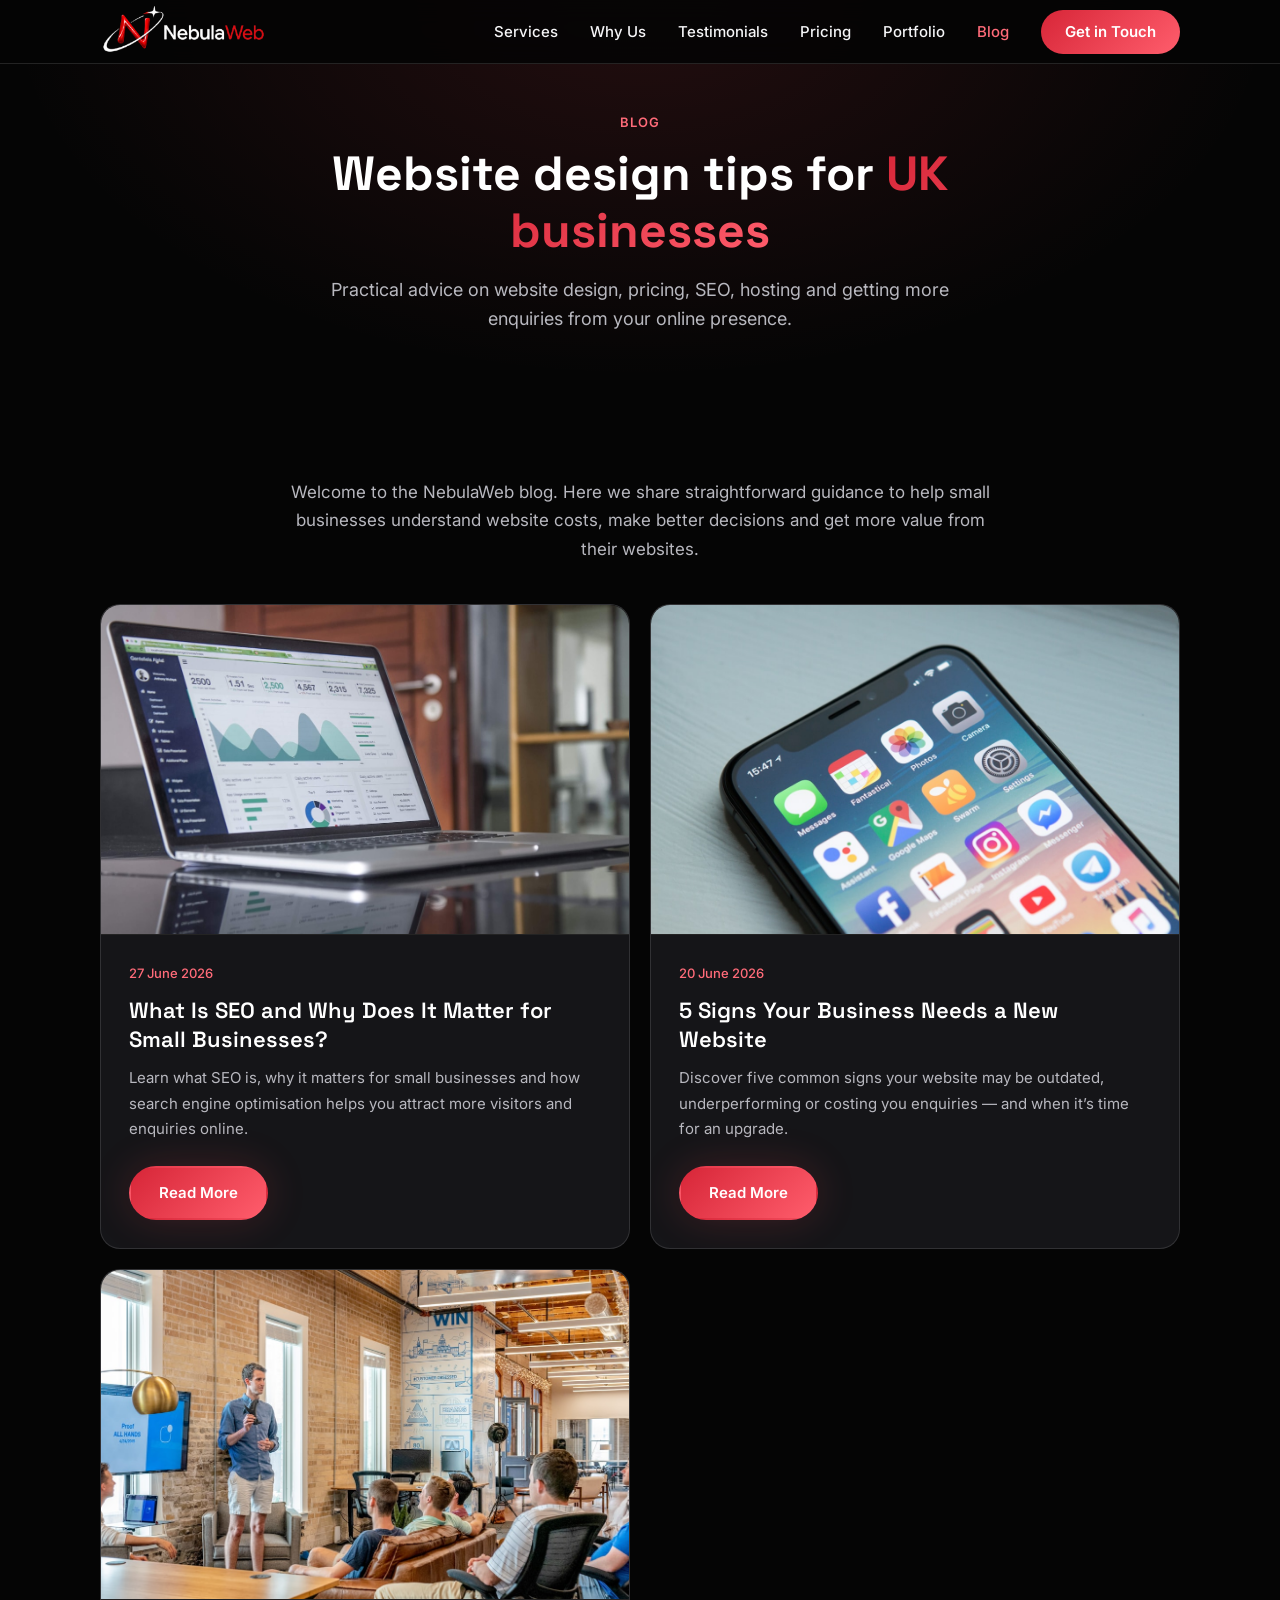
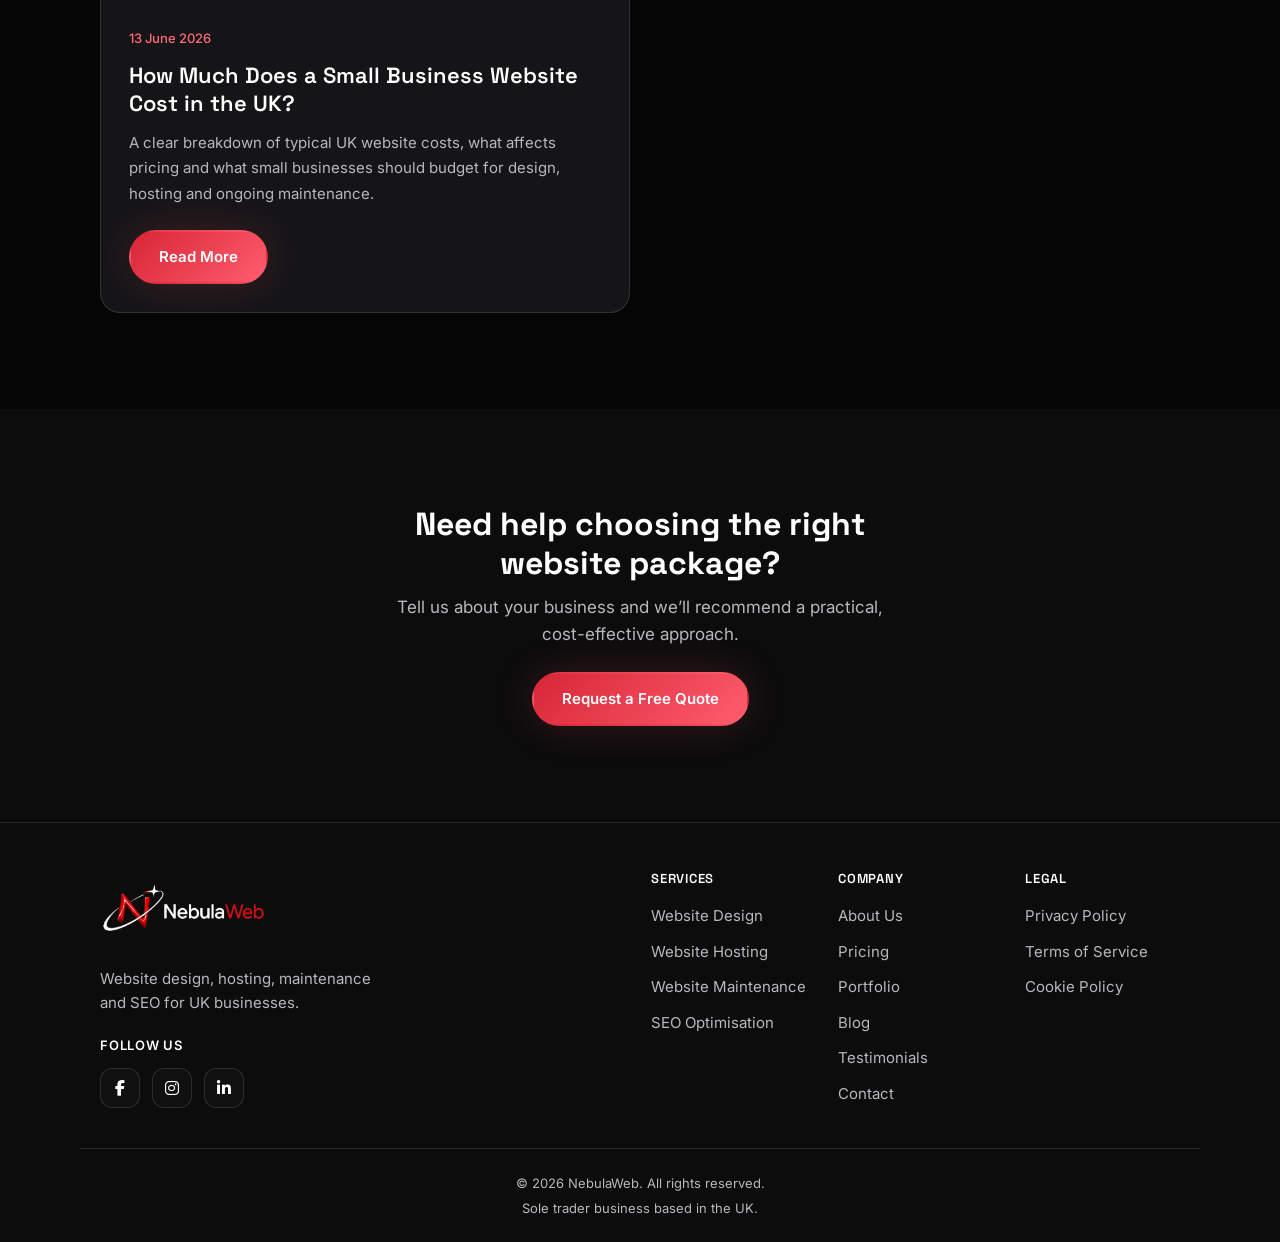
==== commit b2c542d2: "Update Blog Pages" ====
--- a/blog.html
+++ b/blog.html
@@ -86,12 +86,58 @@
 
           <article class="blog-card">
             <div class="blog-card__image">
+              <a href="blog/what-is-seo-and-why-does-it-matter-for-small-businesses.html">
+                <img
+                  src="images/assets/blog/seo-small-business.jpg"
+                  alt="Website analytics dashboard showing search traffic and performance data"
+                  width="1200"
+                  height="675"
+                  loading="lazy"
+                  decoding="async"
+                >
+              </a>
+            </div>
+            <div class="blog-card__body">
+              <time class="blog-card__date" datetime="2026-06-27">27 June 2026</time>
+              <h2 class="blog-card__title">
+                <a href="blog/what-is-seo-and-why-does-it-matter-for-small-businesses.html">What Is SEO and Why Does It Matter for Small Businesses?</a>
+              </h2>
+              <p class="blog-card__excerpt">Learn what SEO is, why it matters for small businesses and how search engine optimisation helps you attract more visitors and enquiries online.</p>
+              <a href="blog/what-is-seo-and-why-does-it-matter-for-small-businesses.html" class="btn btn--primary">Read More</a>
+            </div>
+          </article>
+
+          <article class="blog-card">
+            <div class="blog-card__image">
+              <a href="blog/5-signs-your-business-needs-a-new-website.html">
+                <img
+                  src="images/assets/blog/website-redesign-signs.jpg"
+                  alt="Person browsing a modern responsive website on a smartphone"
+                  width="1200"
+                  height="675"
+                  loading="lazy"
+                  decoding="async"
+                >
+              </a>
+            </div>
+            <div class="blog-card__body">
+              <time class="blog-card__date" datetime="2026-06-20">20 June 2026</time>
+              <h2 class="blog-card__title">
+                <a href="blog/5-signs-your-business-needs-a-new-website.html">5 Signs Your Business Needs a New Website</a>
+              </h2>
+              <p class="blog-card__excerpt">Discover five common signs your website may be outdated, underperforming or costing you enquiries &mdash; and when it&rsquo;s time for an upgrade.</p>
+              <a href="blog/5-signs-your-business-needs-a-new-website.html" class="btn btn--primary">Read More</a>
+            </div>
+          </article>
+
+          <article class="blog-card">
+            <div class="blog-card__image">
               <a href="blog/how-much-does-a-small-business-website-cost-in-the-uk.html">
                 <img
-                  src="images/assets/portfolio/nebulaweb-homepage.jpg"
-                  alt="Small business website design example on a laptop screen"
-                  width="1424"
-                  height="4998"
+                  src="images/assets/blog/website-cost-uk.jpg"
+                  alt="Business team discussing website design and project costs in a modern office"
+                  width="1200"
+                  height="675"
                   loading="lazy"
                   decoding="async"
                 >
--- a/style.css
+++ b/style.css
@@ -1779,6 +1779,58 @@
   color: var(--color-accent-l);
 }
 
+.blog-article__featured {
+  margin-bottom: 2rem;
+  border-radius: var(--radius-lg);
+  overflow: hidden;
+  border: 1px solid var(--color-border);
+  background: var(--color-bg);
+}
+
+.blog-article__featured img {
+  width: 100%;
+  height: auto;
+  display: block;
+  aspect-ratio: 16 / 9;
+  object-fit: cover;
+}
+
+.blog-related {
+  margin-top: 3rem;
+  padding-top: 2rem;
+  border-top: 1px solid var(--color-border);
+}
+
+.blog-related__title {
+  font-size: 1.25rem;
+  font-weight: 600;
+  margin-bottom: 1rem;
+}
+
+.blog-related__list {
+  display: flex;
+  flex-direction: column;
+  gap: 0.75rem;
+}
+
+.blog-related__list a {
+  color: var(--color-accent-l);
+  font-size: 0.9375rem;
+  text-decoration: none;
+  transition: color var(--transition);
+}
+
+.blog-related__list a:hover {
+  color: var(--color-accent);
+}
+
+.legal-content h3 {
+  font-size: clamp(1.125rem, 2.5vw, 1.25rem);
+  font-weight: 600;
+  margin-top: 2rem;
+  margin-bottom: 0.75rem;
+}
+
 /* --- Questionnaire --- */
 .questionnaire-page {
   background: var(--color-bg-alt);
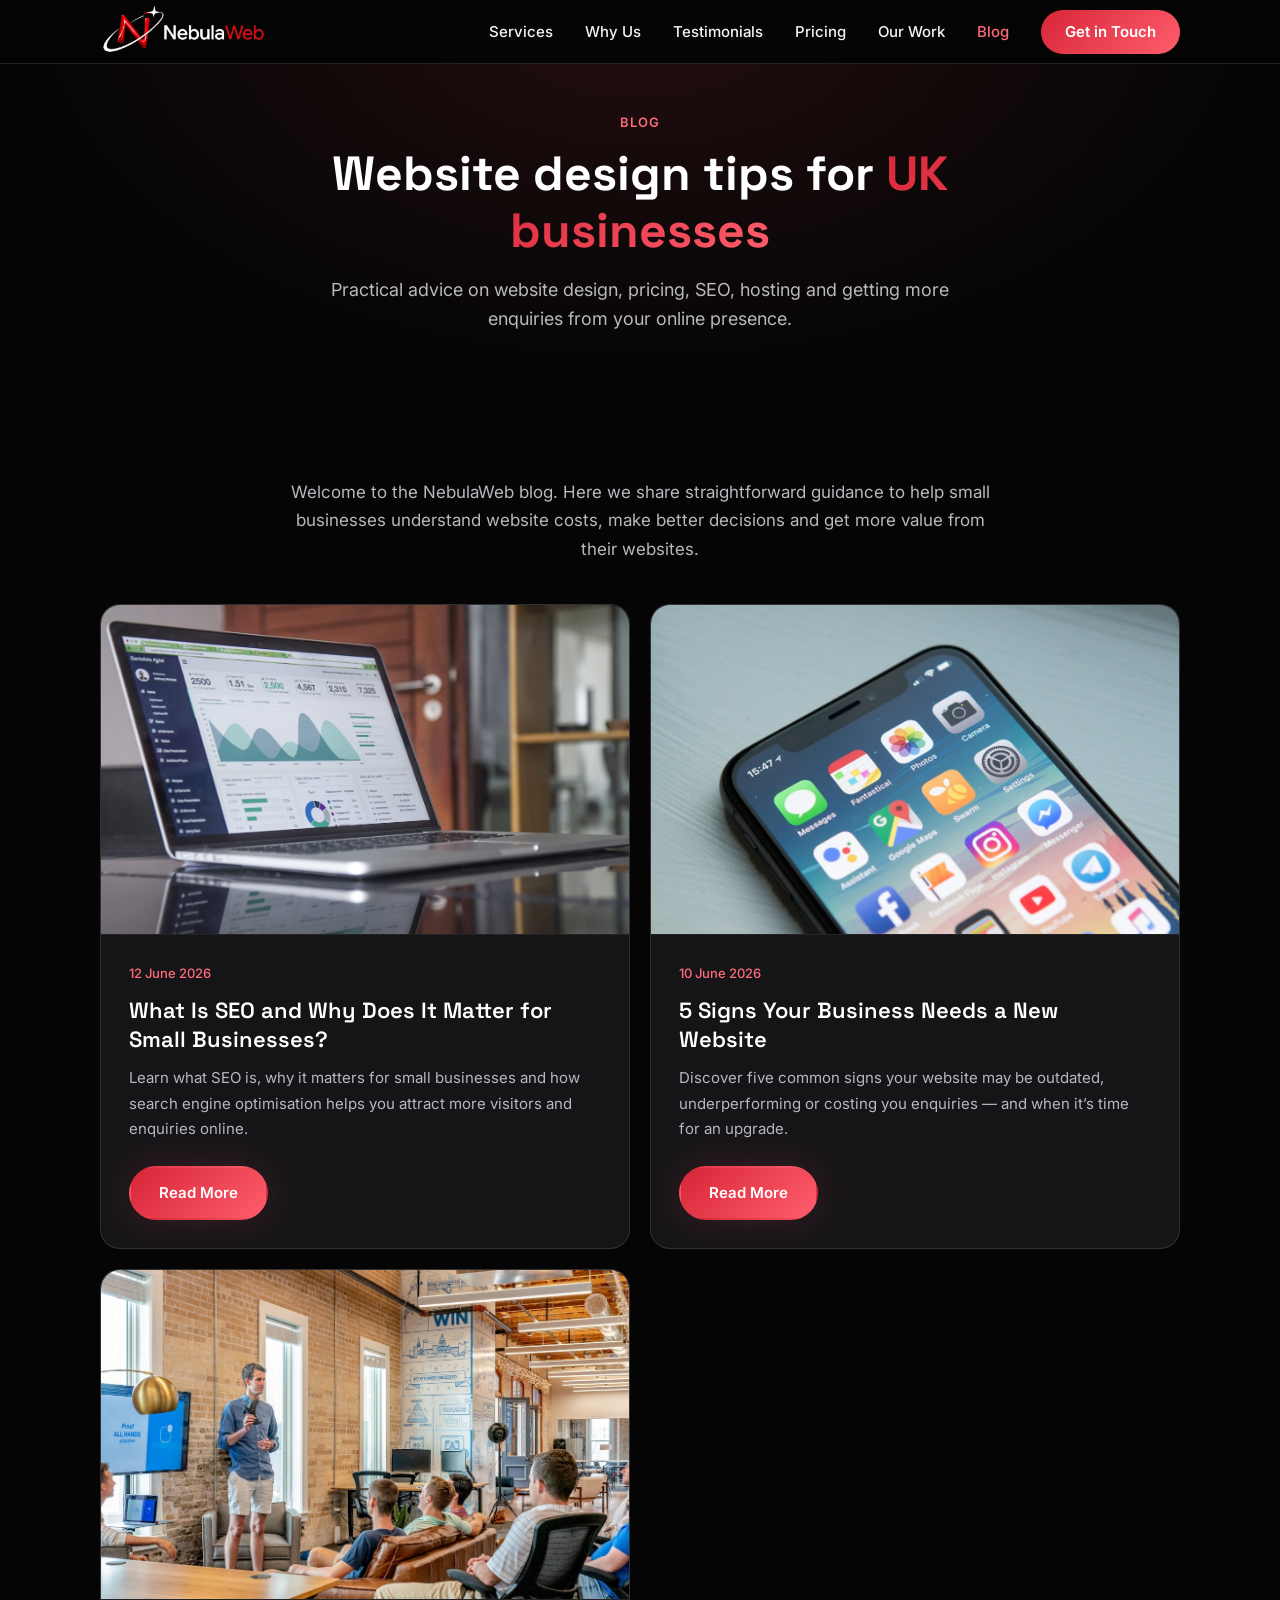
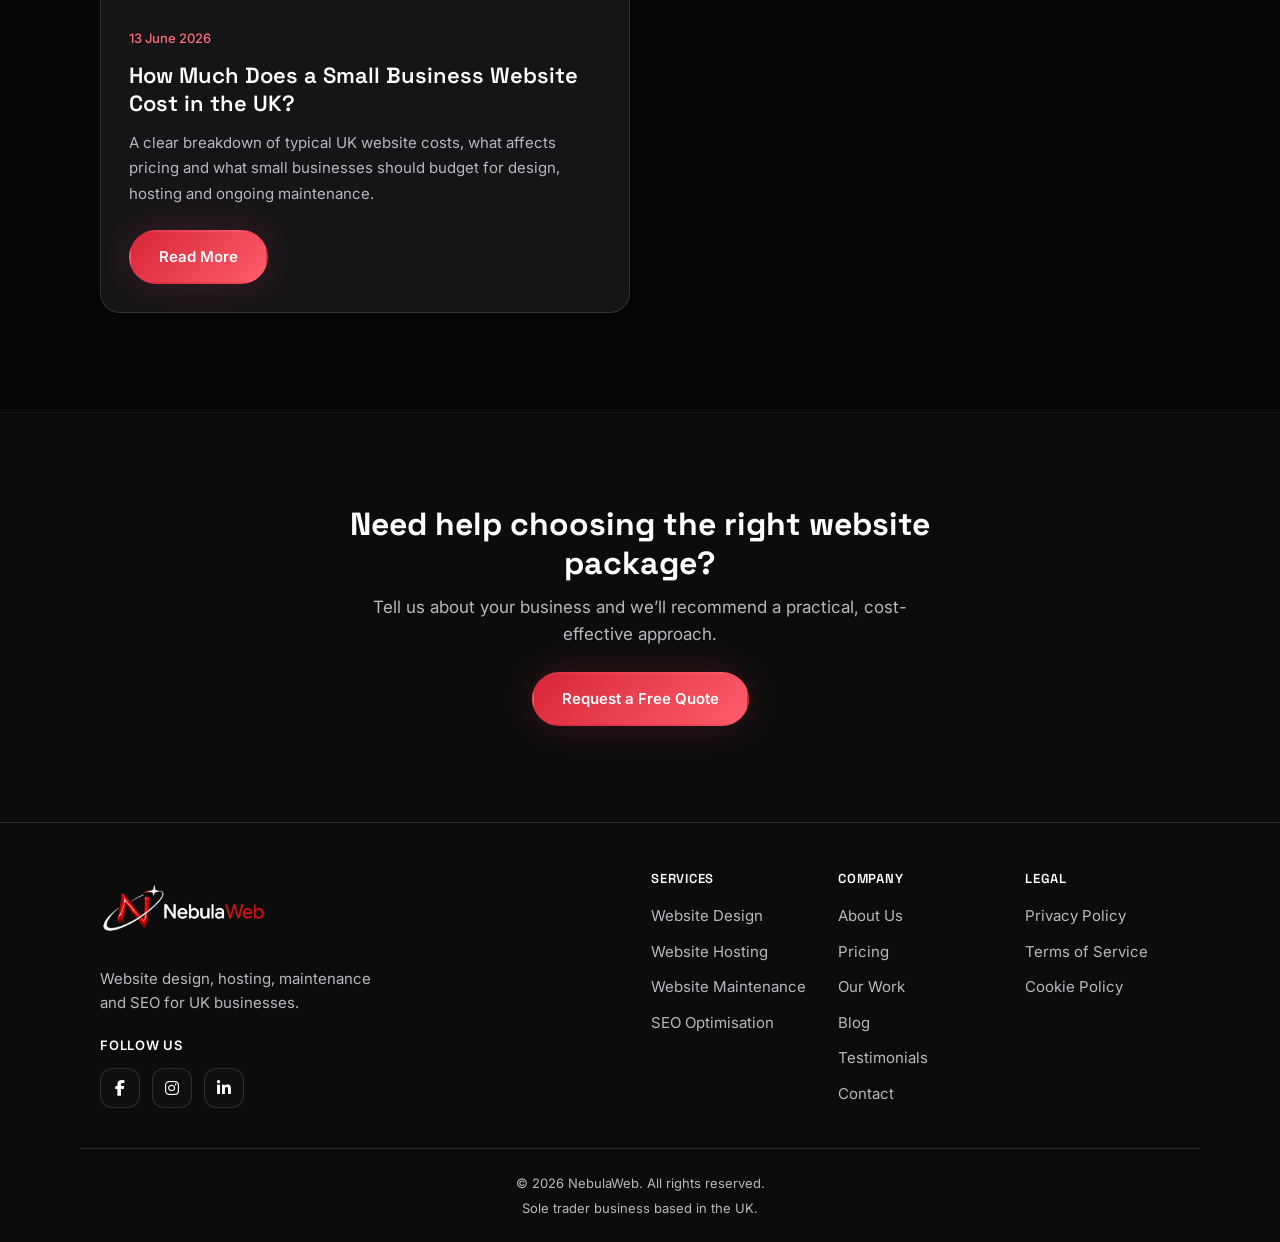
==== commit ade86e83: "Update Blog Pages 2" ====
--- a/blog.html
+++ b/blog.html
@@ -58,7 +58,7 @@
         <li><a href="index.html#why-us" class="nav__link">Why Us</a></li>
         <li><a href="index.html#testimonials" class="nav__link">Testimonials</a></li>
         <li><a href="pricing.html" class="nav__link">Pricing</a></li>
-        <li><a href="portfolio.html" class="nav__link">Portfolio</a></li>
+        <li><a href="portfolio.html" class="nav__link">Our Work</a></li>
         <li><a href="blog.html" class="nav__link nav__link--active">Blog</a></li>
         <li><a href="index.html#contact" class="nav__link nav__link--cta">Get in Touch</a></li>
       </ul>
@@ -98,7 +98,7 @@
               </a>
             </div>
             <div class="blog-card__body">
-              <time class="blog-card__date" datetime="2026-06-27">27 June 2026</time>
+              <time class="blog-card__date" datetime="2026-06-12">12 June 2026</time>
               <h2 class="blog-card__title">
                 <a href="blog/what-is-seo-and-why-does-it-matter-for-small-businesses.html">What Is SEO and Why Does It Matter for Small Businesses?</a>
               </h2>
@@ -121,7 +121,7 @@
               </a>
             </div>
             <div class="blog-card__body">
-              <time class="blog-card__date" datetime="2026-06-20">20 June 2026</time>
+              <time class="blog-card__date" datetime="2026-06-10">10 June 2026</time>
               <h2 class="blog-card__title">
                 <a href="blog/5-signs-your-business-needs-a-new-website.html">5 Signs Your Business Needs a New Website</a>
               </h2>
@@ -211,9 +211,9 @@
         <div class="footer__col">
           <h3>Company</h3>
           <ul>
-            <li><a href="index.html#why-us">About Us</a></li>
+            <li><a href="index.html#about">About Us</a></li>
             <li><a href="pricing.html">Pricing</a></li>
-            <li><a href="portfolio.html">Portfolio</a></li>
+            <li><a href="portfolio.html">Our Work</a></li>
             <li><a href="blog.html">Blog</a></li>
             <li><a href="index.html#testimonials">Testimonials</a></li>
             <li><a href="index.html#contact">Contact</a></li>
--- a/style.css
+++ b/style.css
@@ -177,6 +177,23 @@
   color: var(--color-heading);
   border-color: rgba(255, 255, 255, 0.2);
   background: rgba(255, 255, 255, 0.04);
+}
+
+.btn--secondary {
+  background: transparent;
+  color: var(--color-text-muted);
+  border-color: rgba(255, 255, 255, 0.08);
+  font-weight: 500;
+  padding: 0.75rem 1.5rem;
+  box-shadow: none;
+}
+
+.btn--secondary:hover {
+  color: var(--color-text);
+  border-color: rgba(255, 255, 255, 0.16);
+  background: rgba(255, 255, 255, 0.03);
+  transform: none;
+  box-shadow: none;
 }
 
 .btn--full {
@@ -619,6 +636,137 @@
   font-weight: 500;
 }
 
+/* --- About --- */
+.about {
+  background: var(--color-bg-alt);
+}
+
+.about__inner {
+  display: flex;
+  flex-direction: column;
+  gap: 2.5rem;
+}
+
+.about__image-wrap {
+  max-width: 280px;
+  margin-inline: auto;
+  border-radius: var(--radius-lg);
+  overflow: hidden;
+  border: 1px solid var(--color-border);
+  box-shadow: var(--shadow-md);
+  background: var(--color-surface);
+}
+
+.about__image {
+  width: 100%;
+  height: auto;
+  aspect-ratio: 1;
+  object-fit: cover;
+}
+
+.about__content .section__title {
+  text-align: left;
+}
+
+.about__content .section__eyebrow {
+  text-align: left;
+}
+
+.about__text {
+  display: flex;
+  flex-direction: column;
+  gap: 1rem;
+  margin-top: 1.25rem;
+  color: var(--color-text-muted);
+  font-size: 1rem;
+  line-height: 1.7;
+}
+
+.about__text p:first-child {
+  color: var(--color-text);
+  font-size: 1.0625rem;
+}
+
+.about__highlights {
+  display: grid;
+  gap: 1rem;
+  margin-top: 2rem;
+}
+
+.about__highlight {
+  background: var(--color-surface);
+  border: 1px solid var(--color-border);
+  border-radius: var(--radius-md);
+  padding: 1.25rem 1.5rem;
+  transition: border-color var(--transition);
+}
+
+.about__highlight:hover {
+  border-color: rgba(255, 77, 90, 0.22);
+}
+
+.about__highlight-title {
+  font-size: 1rem;
+  font-weight: 600;
+  margin-bottom: 0.375rem;
+}
+
+.about__highlight-text {
+  color: var(--color-text-muted);
+  font-size: 0.9375rem;
+}
+
+/* --- How It Works --- */
+.how-it-works {
+  background: var(--color-bg-alt);
+}
+
+.how-it-works__grid {
+  display: grid;
+  gap: 1.25rem;
+  counter-reset: step;
+  list-style: none;
+  padding: 0;
+  margin: 0;
+}
+
+.how-it-works__step {
+  background: var(--color-surface);
+  border: 1px solid var(--color-border);
+  border-radius: var(--radius-lg);
+  padding: 1.75rem;
+  display: flex;
+  flex-direction: column;
+  gap: 0.75rem;
+  position: relative;
+}
+
+.how-it-works__number {
+  display: flex;
+  align-items: center;
+  justify-content: center;
+  width: 40px;
+  height: 40px;
+  border-radius: 50%;
+  background: var(--gradient-brand);
+  color: #fff;
+  font-family: var(--font-display);
+  font-size: 1.125rem;
+  font-weight: 700;
+  flex-shrink: 0;
+}
+
+.how-it-works__title {
+  font-size: 1.125rem;
+  font-weight: 600;
+}
+
+.how-it-works__text {
+  color: var(--color-text-muted);
+  font-size: 0.9375rem;
+  line-height: 1.6;
+}
+
 /* --- Testimonials --- */
 .testimonials {
   background: var(--color-bg-alt);
@@ -640,9 +788,14 @@
 }
 
 .testimonial-card__stars {
+  display: flex;
+  gap: 0.2rem;
   color: #ff6b79;
   font-size: 0.9375rem;
-  letter-spacing: 2px;
+}
+
+.testimonial-card__star {
+  line-height: 1;
 }
 
 .testimonial-card__text {
@@ -685,6 +838,12 @@
 .testimonial-card__role {
   font-size: 0.8125rem;
   color: var(--color-text-muted);
+}
+
+.testimonial-card--compact {
+  max-width: 480px;
+  margin-inline: auto;
+  text-align: left;
 }
 
 /* --- Contact --- */
@@ -1336,6 +1495,13 @@
   font-weight: 700;
   color: var(--color-heading);
   line-height: 1;
+  margin-bottom: 0.75rem;
+}
+
+.care-card__tagline {
+  color: var(--color-text-muted);
+  font-size: 0.875rem;
+  line-height: 1.5;
   margin-bottom: 1.25rem;
 }
 
@@ -1441,7 +1607,7 @@
 
 .pricing-cta__inner {
   text-align: center;
-  max-width: 560px;
+  max-width: 640px;
   margin-inline: auto;
 }
 
@@ -1455,6 +1621,68 @@
   color: var(--color-text-muted);
   font-size: 1.0625rem;
   margin-bottom: 1.5rem;
+}
+
+/* --- FAQ --- */
+.faq-list {
+  display: flex;
+  flex-direction: column;
+  gap: 0.75rem;
+  max-width: 720px;
+  margin-inline: auto;
+}
+
+.faq-item {
+  background: var(--color-surface);
+  border: 1px solid var(--color-border);
+  border-radius: var(--radius-md);
+  overflow: hidden;
+  transition: border-color var(--transition);
+}
+
+.faq-item[open] {
+  border-color: rgba(255, 77, 90, 0.28);
+}
+
+.faq-item__question {
+  display: flex;
+  align-items: center;
+  justify-content: space-between;
+  gap: 1rem;
+  padding: 1.125rem 1.25rem;
+  font-family: var(--font-display);
+  font-size: 1rem;
+  font-weight: 600;
+  color: var(--color-heading);
+  cursor: pointer;
+  list-style: none;
+}
+
+.faq-item__question::-webkit-details-marker {
+  display: none;
+}
+
+.faq-item__question::after {
+  content: '+';
+  flex-shrink: 0;
+  font-size: 1.25rem;
+  font-weight: 400;
+  color: var(--color-primary-l);
+  transition: transform var(--transition);
+}
+
+.faq-item[open] .faq-item__question::after {
+  content: '−';
+}
+
+.faq-item__answer {
+  padding: 0 1.25rem 1.125rem;
+}
+
+.faq-item__answer p {
+  color: var(--color-text-muted);
+  font-size: 0.9375rem;
+  line-height: 1.6;
 }
 
 /* --- Portfolio --- */
@@ -1649,6 +1877,75 @@
   margin-top: auto;
 }
 
+/* --- Case Study --- */
+.case-study {
+  display: flex;
+  flex-direction: column;
+  gap: 1.25rem;
+  margin-block: 1.25rem;
+  padding: 1.25rem;
+  background: var(--color-bg);
+  border: 1px solid var(--color-border);
+  border-radius: var(--radius-md);
+}
+
+.case-study__heading {
+  font-size: 0.9375rem;
+  font-weight: 600;
+  color: var(--color-primary-l);
+  margin-bottom: 0.5rem;
+  text-transform: uppercase;
+  letter-spacing: 0.04em;
+}
+
+.case-study__text {
+  color: var(--color-text-muted);
+  font-size: 0.9375rem;
+  line-height: 1.6;
+}
+
+.case-study__list {
+  margin-top: 0.75rem;
+}
+
+.portfolio-coming-soon {
+  background: var(--color-bg-alt);
+}
+
+.portfolio-coming-soon__inner {
+  text-align: center;
+  max-width: 640px;
+  margin-inline: auto;
+  padding: 2rem;
+  background: var(--color-surface);
+  border: 1px dashed rgba(255, 255, 255, 0.14);
+  border-radius: var(--radius-lg);
+}
+
+.portfolio-cta-testimonial {
+  width: 100%;
+  max-width: 520px;
+  margin-inline: auto;
+  margin-bottom: 1.75rem;
+}
+
+.portfolio-cta-testimonial__intro {
+  color: var(--color-text-muted);
+  font-size: 0.9375rem;
+  margin-bottom: 1rem;
+}
+
+.portfolio-cta-testimonial__link {
+  display: inline-block;
+  margin-top: 1rem;
+  font-size: 0.9375rem;
+  font-weight: 600;
+}
+
+.pricing-cta__inner .portfolio-cta-testimonial + .btn {
+  margin-top: 0.25rem;
+}
+
 /* --- Blog --- */
 .blog-section {
   background: var(--color-bg);
@@ -2125,6 +2422,33 @@
     grid-column: 1 / -1;
   }
 
+  .about__inner {
+    flex-direction: row;
+    align-items: center;
+    gap: 4rem;
+  }
+
+  .about__profile {
+    flex: 0 0 300px;
+  }
+
+  .about__image-wrap {
+    margin-inline: 0;
+    max-width: none;
+  }
+
+  .about__content {
+    flex: 1;
+  }
+
+  .about__highlights {
+    grid-template-columns: repeat(3, 1fr);
+  }
+
+  .how-it-works__grid {
+    grid-template-columns: repeat(2, 1fr);
+  }
+
   .contact__inner {
     flex-direction: row;
     align-items: flex-start;
@@ -2193,4 +2517,8 @@
   .addons-grid {
     grid-template-columns: repeat(3, 1fr);
   }
-}
+
+  .how-it-works__grid {
+    grid-template-columns: repeat(4, 1fr);
+  }
+}
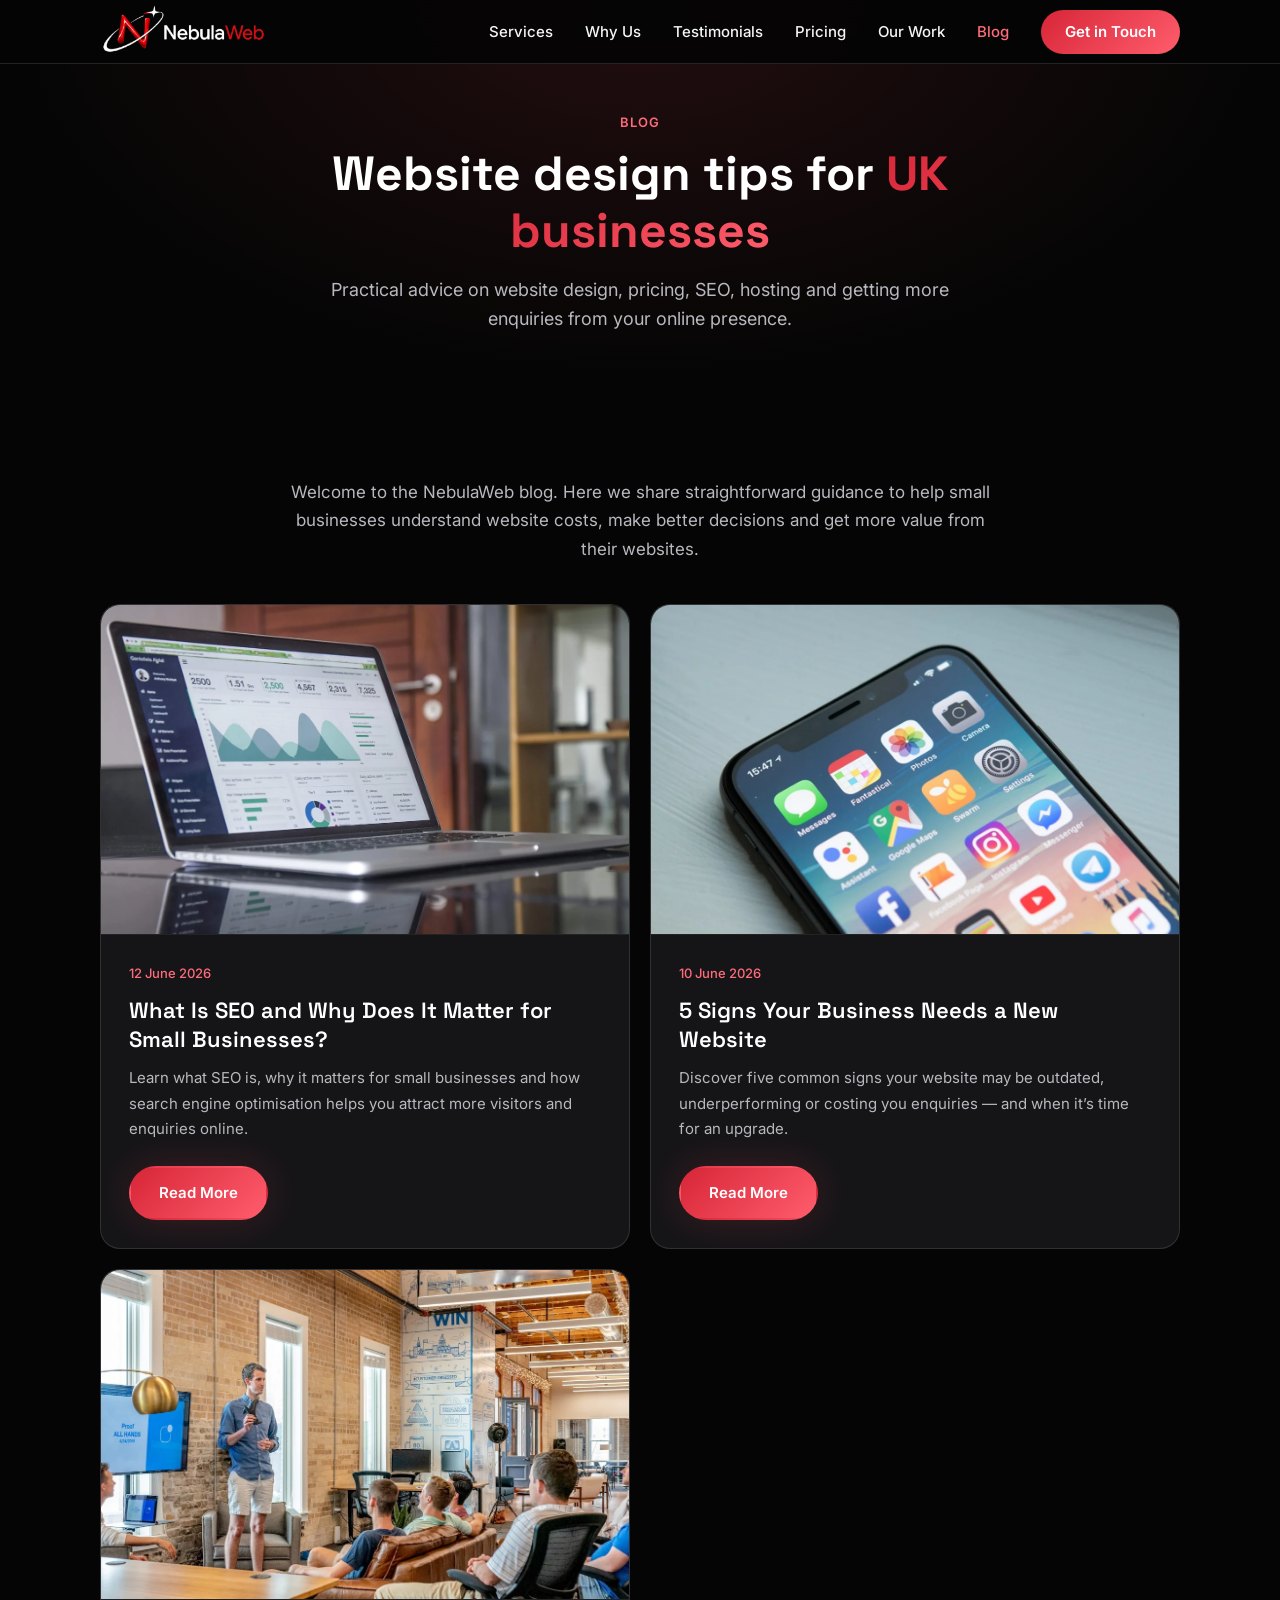
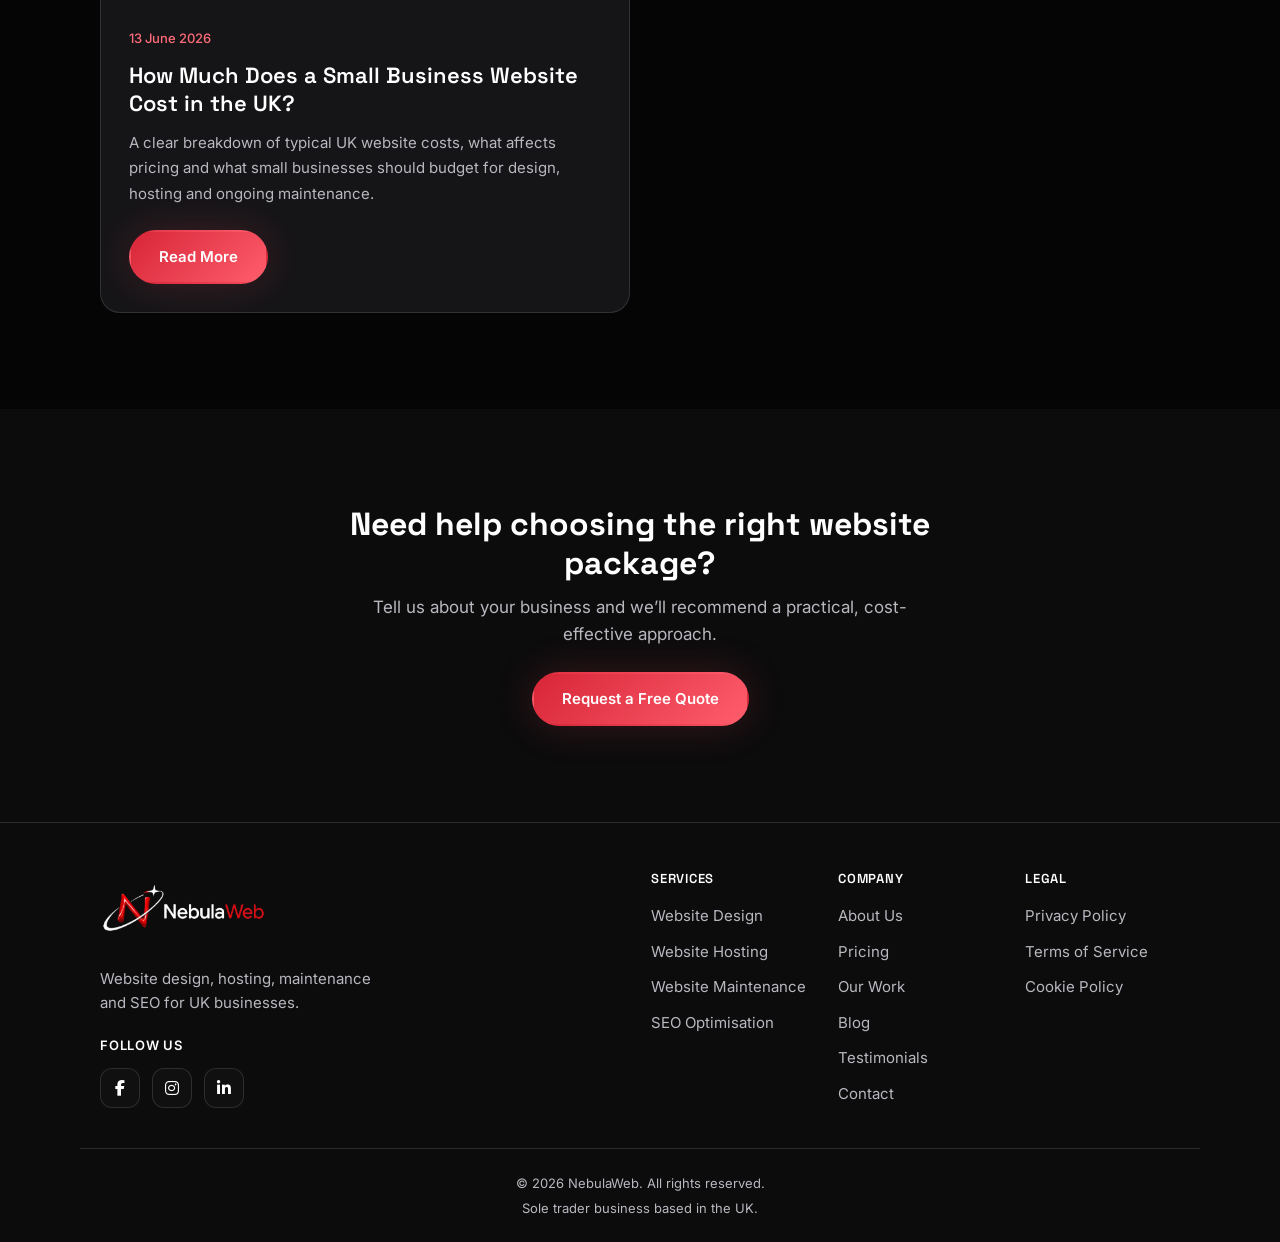
==== commit 56efd96a: "Rendering optimisation" ====
--- a/blog.html
+++ b/blog.html
@@ -24,8 +24,280 @@
   <link rel="preconnect" href="https://fonts.googleapis.com">
   <link rel="preconnect" href="https://fonts.gstatic.com" crossorigin>
   <link href="https://fonts.googleapis.com/css2?family=Inter:wght@400;500;600;700&family=Space+Grotesk:wght@500;600;700&display=swap" rel="stylesheet">
-  <link rel="stylesheet" href="style.css">
-  <link rel="stylesheet" href="https://cdnjs.cloudflare.com/ajax/libs/font-awesome/6.7.2/css/all.min.css" crossorigin="anonymous" referrerpolicy="no-referrer">
+  <style>
+    :root {
+      --color-bg:        #050505;
+      --color-bg-alt:    #0c0c0d;
+      --color-surface:   #151518;
+      --color-surface-2: #1d1d22;
+      --color-border:    rgba(255, 255, 255, 0.12);
+      --color-text:      #f5f5f7;
+      --color-text-muted:#b8b8bf;
+      --color-heading:   #ffffff;
+      --color-primary:   #d72638;
+      --color-primary-l: #ff6b79;
+      --color-accent:    #ff4d5a;
+      --color-accent-l:  #ff8a8a;
+      --gradient-brand:  linear-gradient(135deg, #d72638 0%, #ff5d6c 100%);
+      --gradient-glow:   radial-gradient(ellipse at 50% 0%, rgba(255, 77, 90, 0.12) 0%, transparent 70%);
+      --font-body:   'Inter', system-ui, -apple-system, sans-serif;
+      --font-display:'Space Grotesk', system-ui, sans-serif;
+      --radius-sm:  6px;
+      --radius-md:  12px;
+      --radius-lg:  20px;
+      --radius-full:9999px;
+      --shadow-sm:  0 1px 3px rgba(0, 0, 0, 0.35);
+      --shadow-md:  0 4px 24px rgba(0, 0, 0, 0.45);
+      --shadow-lg:  0 8px 40px rgba(0, 0, 0, 0.55);
+      --shadow-glow:0 0 40px rgba(255, 77, 90, 0.18);
+      --header-h:   64px;
+      --transition: 0.25s ease;
+      --container:  1120px;
+    }
+    *, *::before, *::after { box-sizing: border-box; margin: 0; padding: 0; }
+    html { scroll-behavior: smooth; scroll-padding-top: var(--header-h); }
+    body {
+      font-family: var(--font-body);
+      font-size: 1rem;
+      line-height: 1.6;
+      color: var(--color-text);
+      background-color: var(--color-bg);
+      -webkit-font-smoothing: antialiased;
+      overflow-x: hidden;
+    }
+    img, svg { display: block; max-width: 100%; }
+    a { color: var(--color-accent-l); text-decoration: none; transition: color var(--transition); }
+    a:hover { color: var(--color-accent); }
+    ul { list-style: none; }
+    h1, h2, h3 { font-family: var(--font-display); color: var(--color-heading); line-height: 1.2; }
+    .container { width: 100%; max-width: var(--container); margin-inline: auto; padding-inline: 1.25rem; }
+    .text-gradient {
+      background: var(--gradient-brand);
+      -webkit-background-clip: text;
+      -webkit-text-fill-color: transparent;
+      background-clip: text;
+    }
+    .section__eyebrow {
+      font-size: 0.8125rem;
+      font-weight: 600;
+      letter-spacing: 0.08em;
+      text-transform: uppercase;
+      color: var(--color-primary-l);
+      margin-bottom: 0.75rem;
+    }
+    .btn {
+      display: inline-flex;
+      align-items: center;
+      justify-content: center;
+      gap: 0.5rem;
+      padding: 0.8125rem 1.75rem;
+      font-family: var(--font-body);
+      font-size: 0.9375rem;
+      font-weight: 600;
+      border-radius: var(--radius-full);
+      border: 2px solid transparent;
+      cursor: pointer;
+      transition: background var(--transition), color var(--transition),
+                  border-color var(--transition), transform var(--transition),
+                  box-shadow var(--transition);
+      text-decoration: none;
+      white-space: nowrap;
+    }
+    .btn--primary {
+      background: var(--gradient-brand);
+      color: #fff;
+      box-shadow: var(--shadow-glow);
+    }
+    .btn--primary:hover {
+      color: #fff;
+      transform: translateY(-2px);
+      box-shadow: 0 0 60px rgba(255, 77, 90, 0.28);
+    }
+    .btn--ghost {
+      background: transparent;
+      color: var(--color-text);
+      border-color: var(--color-border);
+    }
+    .btn--ghost:hover {
+      color: var(--color-heading);
+      border-color: rgba(255, 255, 255, 0.2);
+      background: rgba(255, 255, 255, 0.04);
+    }
+    .btn--secondary {
+      background: transparent;
+      color: var(--color-text-muted);
+      border-color: rgba(255, 255, 255, 0.08);
+      font-weight: 500;
+      padding: 0.75rem 1.5rem;
+      box-shadow: none;
+    }
+    .btn--secondary:hover {
+      color: var(--color-text);
+      border-color: rgba(255, 255, 255, 0.16);
+      background: rgba(255, 255, 255, 0.03);
+      transform: none;
+      box-shadow: none;
+    }
+    .header {
+      position: fixed;
+      top: 0;
+      left: 0;
+      right: 0;
+      z-index: 1000;
+      height: var(--header-h);
+      background: rgba(5, 5, 5, 0.92);
+      backdrop-filter: blur(12px);
+      -webkit-backdrop-filter: blur(12px);
+      border-bottom: 1px solid var(--color-border);
+      transition: background var(--transition), box-shadow var(--transition);
+    }
+    .header--scrolled, .header--menu-open {
+      background: rgba(5, 5, 5, 0.98);
+      box-shadow: var(--shadow-md);
+    }
+    .nav { display: flex; align-items: center; justify-content: space-between; height: 100%; }
+    .nav__logo {
+      display: flex;
+      align-items: center;
+      gap: 0.5rem;
+      font-family: var(--font-display);
+      font-size: 1.25rem;
+      font-weight: 700;
+      color: var(--color-heading);
+      text-decoration: none;
+    }
+    .nav__logo:hover { color: var(--color-heading); }
+    .nav__logo-img { display: block; height: 80px; width: auto; }
+    @media (max-width: 768px) { .nav__logo-img { height: 70px; } }
+    .nav__toggle {
+      display: flex;
+      flex-direction: column;
+      justify-content: center;
+      gap: 5px;
+      width: 40px;
+      height: 40px;
+      background: none;
+      border: none;
+      cursor: pointer;
+      padding: 6px;
+      z-index: 1001;
+    }
+    .nav__toggle-bar {
+      display: block;
+      width: 100%;
+      height: 2px;
+      background: var(--color-heading);
+      border-radius: 2px;
+      transition: transform var(--transition), opacity var(--transition);
+    }
+    .nav__toggle[aria-expanded="true"] .nav__toggle-bar:nth-child(1) { transform: translateY(7px) rotate(45deg); }
+    .nav__toggle[aria-expanded="true"] .nav__toggle-bar:nth-child(2) { opacity: 0; }
+    .nav__toggle[aria-expanded="true"] .nav__toggle-bar:nth-child(3) { transform: translateY(-7px) rotate(-45deg); }
+    .nav__menu {
+      position: fixed;
+      top: var(--header-h);
+      left: 0;
+      right: 0;
+      z-index: 999;
+      display: flex;
+      flex-direction: column;
+      align-items: stretch;
+      gap: 0;
+      margin: 0;
+      padding: 0;
+      max-height: 0;
+      opacity: 0;
+      visibility: hidden;
+      overflow: hidden;
+      background: var(--color-bg-alt);
+      border-bottom: 1px solid transparent;
+      box-shadow: none;
+      transition: max-height 0.35s ease, opacity 0.25s ease, visibility 0.35s ease, border-color 0.25s ease, box-shadow 0.25s ease;
+    }
+    .nav__menu--open {
+      max-height: calc(100vh - var(--header-h));
+      opacity: 1;
+      visibility: visible;
+      border-bottom-color: var(--color-border);
+      box-shadow: var(--shadow-md);
+    }
+    .nav__menu li { width: 100%; border-bottom: 1px solid var(--color-border); }
+    .nav__menu li:last-child { border-bottom: none; padding: 0.75rem 1.25rem 1rem; }
+    .nav__link {
+      display: block;
+      width: 100%;
+      padding: 0.875rem 1.25rem;
+      font-size: 1rem;
+      font-weight: 500;
+      color: var(--color-text);
+      text-decoration: none;
+      transition: color var(--transition), background var(--transition);
+    }
+    .nav__link:hover { color: var(--color-heading); background: rgba(255, 255, 255, 0.04); }
+    .nav__link--active { color: var(--color-primary-l); }
+    .nav__link--cta {
+      display: block;
+      width: 100%;
+      padding: 0.75rem 1.5rem;
+      text-align: center;
+      background: var(--gradient-brand);
+      color: #fff !important;
+      border-radius: var(--radius-full);
+      font-weight: 600;
+    }
+    .nav__link--cta:hover { color: #fff !important; background: var(--gradient-brand); box-shadow: var(--shadow-glow); }
+    .page-hero {
+      position: relative;
+      padding-block: calc(var(--header-h) + 3rem) 3rem;
+      overflow: hidden;
+    }
+    .page-hero__bg { position: absolute; inset: 0; background: var(--gradient-glow); pointer-events: none; }
+    .page-hero__content {
+      position: relative;
+      z-index: 1;
+      text-align: center;
+      max-width: 720px;
+      margin-inline: auto;
+    }
+    .page-hero__title { font-size: clamp(2rem, 6vw, 3rem); font-weight: 700; margin-bottom: 1rem; }
+    .page-hero__subtitle { font-size: clamp(1rem, 2.5vw, 1.125rem); color: var(--color-text-muted); }
+    .page-hero__content .btn { margin-top: 1.5rem; }
+    .questionnaire-reassurance {
+      font-size: 0.9375rem;
+      color: var(--color-text-muted);
+      max-width: 520px;
+      margin-inline: auto;
+      margin-top: 1rem;
+      line-height: 1.6;
+    }
+    .questionnaire-complete-later { display: inline-flex; margin-top: 1rem; }
+    @media (min-width: 768px) {
+      .nav__toggle { display: none; }
+      .nav__menu {
+        position: static;
+        flex-direction: row;
+        align-items: center;
+        gap: 2rem;
+        max-height: none;
+        opacity: 1;
+        visibility: visible;
+        overflow: visible;
+        background: none;
+        border-bottom: none;
+        box-shadow: none;
+      }
+      .nav__menu li { width: auto; border-bottom: none; }
+      .nav__menu li:last-child { padding: 0; }
+      .nav__link { display: inline; width: auto; padding: 0; font-size: 0.9375rem; }
+      .nav__link:hover { color: var(--color-heading); background: none; }
+      .nav__link--cta { display: inline-flex; width: auto; padding: 0.625rem 1.5rem; text-align: center; }
+      .nav__link--cta:hover { background: var(--gradient-brand); }
+    }
+  </style>
+  <link rel="stylesheet" href="style.css" media="print" onload="this.media='all'">
+  <noscript><link rel="stylesheet" href="style.css"></noscript>
+  <link rel="preload" href="https://cdnjs.cloudflare.com/ajax/libs/font-awesome/6.7.2/css/all.min.css" as="style" onload="this.onload=null;this.rel='stylesheet'" crossorigin="anonymous" referrerpolicy="no-referrer">
+  <noscript><link rel="stylesheet" href="https://cdnjs.cloudflare.com/ajax/libs/font-awesome/6.7.2/css/all.min.css" crossorigin="anonymous" referrerpolicy="no-referrer"></noscript>
 
   <!-- Google tag (gtag.js) -->
   <script async src="https://www.googletagmanager.com/gtag/js?id=G-Z7PY0EXVFC"></script>
@@ -36,6 +308,15 @@
 
     gtag('config', 'G-Z7PY0EXVFC');
   </script>
+
+  <!-- Microsoft Clarity -->
+  <script type="text/javascript">
+    (function(c,l,a,r,i,t,y){
+        c[a]=c[a]||function(){(c[a].q=c[a].q||[]).push(arguments)};
+        t=l.createElement(r);t.async=1;t.src="https://www.clarity.ms/tag/"+i;
+        y=l.getElementsByTagName(r)[0];y.parentNode.insertBefore(t,y);
+    })(window, document, "clarity", "script", "x73lurkutm");
+  </script>
   <meta name="google-site-verification" content="tG1JjbxoIbm_YB-1inh_eYr94Ke8U_bTeLJ-6Kw5o_8" />
 </head>
 <body>
@@ -44,7 +325,10 @@
   <header class="header" id="header">
     <nav class="nav container" aria-label="Main navigation">
       <a href="index.html" class="nav__logo">
-        <img src="images/logo.png" alt="NebulaWeb" class="nav__logo-img" height="40">
+        <picture>
+        <source srcset="images/logo.webp" type="image/webp">
+        <img src="images/logo.png" alt="NebulaWeb" class="nav__logo-img" width="1058" height="508">
+      </picture>
       </a>
 
       <button class="nav__toggle" id="nav-toggle" aria-label="Open menu" aria-expanded="false" aria-controls="nav-menu">
@@ -87,14 +371,17 @@
           <article class="blog-card">
             <div class="blog-card__image">
               <a href="blog/what-is-seo-and-why-does-it-matter-for-small-businesses.html">
-                <img
-                  src="images/assets/blog/seo-small-business.jpg"
-                  alt="Website analytics dashboard showing search traffic and performance data"
-                  width="1200"
-                  height="675"
-                  loading="lazy"
-                  decoding="async"
-                >
+                <picture>
+                  <source srcset="images/assets/blog/seo-small-business.webp" type="image/webp">
+                  <img
+                    src="images/assets/blog/seo-small-business.jpg"
+                    alt="Website analytics dashboard showing search traffic and performance data"
+                    width="1200"
+                    height="855"
+                    loading="lazy"
+                    decoding="async"
+                  >
+                </picture>
               </a>
             </div>
             <div class="blog-card__body">
@@ -110,14 +397,17 @@
           <article class="blog-card">
             <div class="blog-card__image">
               <a href="blog/5-signs-your-business-needs-a-new-website.html">
-                <img
-                  src="images/assets/blog/website-redesign-signs.jpg"
-                  alt="Person browsing a modern responsive website on a smartphone"
-                  width="1200"
-                  height="675"
-                  loading="lazy"
-                  decoding="async"
-                >
+                <picture>
+                  <source srcset="images/assets/blog/website-redesign-signs.webp" type="image/webp">
+                  <img
+                    src="images/assets/blog/website-redesign-signs.jpg"
+                    alt="Person browsing a modern responsive website on a smartphone"
+                    width="1200"
+                    height="800"
+                    loading="lazy"
+                    decoding="async"
+                  >
+                </picture>
               </a>
             </div>
             <div class="blog-card__body">
@@ -133,14 +423,17 @@
           <article class="blog-card">
             <div class="blog-card__image">
               <a href="blog/how-much-does-a-small-business-website-cost-in-the-uk.html">
-                <img
-                  src="images/assets/blog/website-cost-uk.jpg"
-                  alt="Business team discussing website design and project costs in a modern office"
-                  width="1200"
-                  height="675"
-                  loading="lazy"
-                  decoding="async"
-                >
+                <picture>
+                  <source srcset="images/assets/blog/website-cost-uk.webp" type="image/webp">
+                  <img
+                    src="images/assets/blog/website-cost-uk.jpg"
+                    alt="Business team discussing website design and project costs in a modern office"
+                    width="1200"
+                    height="675"
+                    loading="lazy"
+                    decoding="async"
+                  >
+                </picture>
               </a>
             </div>
             <div class="blog-card__body">
@@ -172,7 +465,10 @@
     <div class="container footer__inner">
       <div class="footer__brand">
         <a href="index.html" class="footer__logo">
-          <img src="images/logo.png" alt="NebulaWeb" class="footer__logo-img">
+          <picture>
+          <source srcset="images/logo.webp" type="image/webp">
+          <img src="images/logo.png" alt="NebulaWeb" class="footer__logo-img" width="1058" height="508" loading="lazy" decoding="async">
+        </picture>
         </a>
         <p class="footer__tagline">Website design, hosting, maintenance and SEO for UK businesses.</p>
 
--- a/style.css
+++ b/style.css
@@ -1002,6 +1002,66 @@
   min-height: 120px;
 }
 
+.consent-checkboxes {
+  display: flex;
+  flex-direction: column;
+  gap: 0.75rem;
+  margin-bottom: 1.25rem;
+}
+
+.consent-checkboxes label {
+  display: flex;
+  align-items: flex-start;
+  gap: 0.5rem;
+  font-size: 0.85rem;
+  line-height: 1.5;
+  color: var(--color-text);
+  cursor: pointer;
+}
+
+.consent-checkboxes label[for="privacy-consent"] a {
+  white-space: nowrap;
+}
+
+.consent-checkboxes input[type="checkbox"] {
+  width: auto;
+  margin-top: 0.15rem;
+  flex-shrink: 0;
+  accent-color: var(--color-primary);
+  cursor: pointer;
+}
+
+.consent-checkboxes a {
+  color: var(--color-primary-l);
+  text-decoration: underline;
+  text-underline-offset: 2px;
+}
+
+.consent-checkboxes a:hover {
+  color: var(--color-accent-l);
+}
+
+.form-field-error {
+  margin-top: 0.375rem;
+  font-size: 0.8125rem;
+  color: #e05a5a;
+}
+
+.contact__form.was-validated .form-group input:invalid,
+.contact__form.was-validated .form-group textarea:invalid,
+.contact__form.was-validated .form-group select:invalid,
+.questionnaire-form.was-validated .form-group input:invalid,
+.questionnaire-form.was-validated .form-group textarea:invalid,
+.questionnaire-form.was-validated .form-group select:invalid,
+.contact__form .form-group input:user-invalid,
+.contact__form .form-group textarea:user-invalid,
+.contact__form .form-group select:user-invalid,
+.questionnaire-form .form-group input:user-invalid,
+.questionnaire-form .form-group textarea:user-invalid,
+.questionnaire-form .form-group select:user-invalid {
+  border-color: #e05a5a;
+}
+
 .form-feedback {
   margin-top: 0.75rem;
   font-size: 0.875rem;
--- a/style.css
+++ b/style.css
@@ -1002,6 +1002,66 @@
   min-height: 120px;
 }
 
+.consent-checkboxes {
+  display: flex;
+  flex-direction: column;
+  gap: 0.75rem;
+  margin-bottom: 1.25rem;
+}
+
+.consent-checkboxes label {
+  display: flex;
+  align-items: flex-start;
+  gap: 0.5rem;
+  font-size: 0.85rem;
+  line-height: 1.5;
+  color: var(--color-text);
+  cursor: pointer;
+}
+
+.consent-checkboxes label[for="privacy-consent"] a {
+  white-space: nowrap;
+}
+
+.consent-checkboxes input[type="checkbox"] {
+  width: auto;
+  margin-top: 0.15rem;
+  flex-shrink: 0;
+  accent-color: var(--color-primary);
+  cursor: pointer;
+}
+
+.consent-checkboxes a {
+  color: var(--color-primary-l);
+  text-decoration: underline;
+  text-underline-offset: 2px;
+}
+
+.consent-checkboxes a:hover {
+  color: var(--color-accent-l);
+}
+
+.form-field-error {
+  margin-top: 0.375rem;
+  font-size: 0.8125rem;
+  color: #e05a5a;
+}
+
+.contact__form.was-validated .form-group input:invalid,
+.contact__form.was-validated .form-group textarea:invalid,
+.contact__form.was-validated .form-group select:invalid,
+.questionnaire-form.was-validated .form-group input:invalid,
+.questionnaire-form.was-validated .form-group textarea:invalid,
+.questionnaire-form.was-validated .form-group select:invalid,
+.contact__form .form-group input:user-invalid,
+.contact__form .form-group textarea:user-invalid,
+.contact__form .form-group select:user-invalid,
+.questionnaire-form .form-group input:user-invalid,
+.questionnaire-form .form-group textarea:user-invalid,
+.questionnaire-form .form-group select:user-invalid {
+  border-color: #e05a5a;
+}
+
 .form-feedback {
   margin-top: 0.75rem;
   font-size: 0.875rem;
